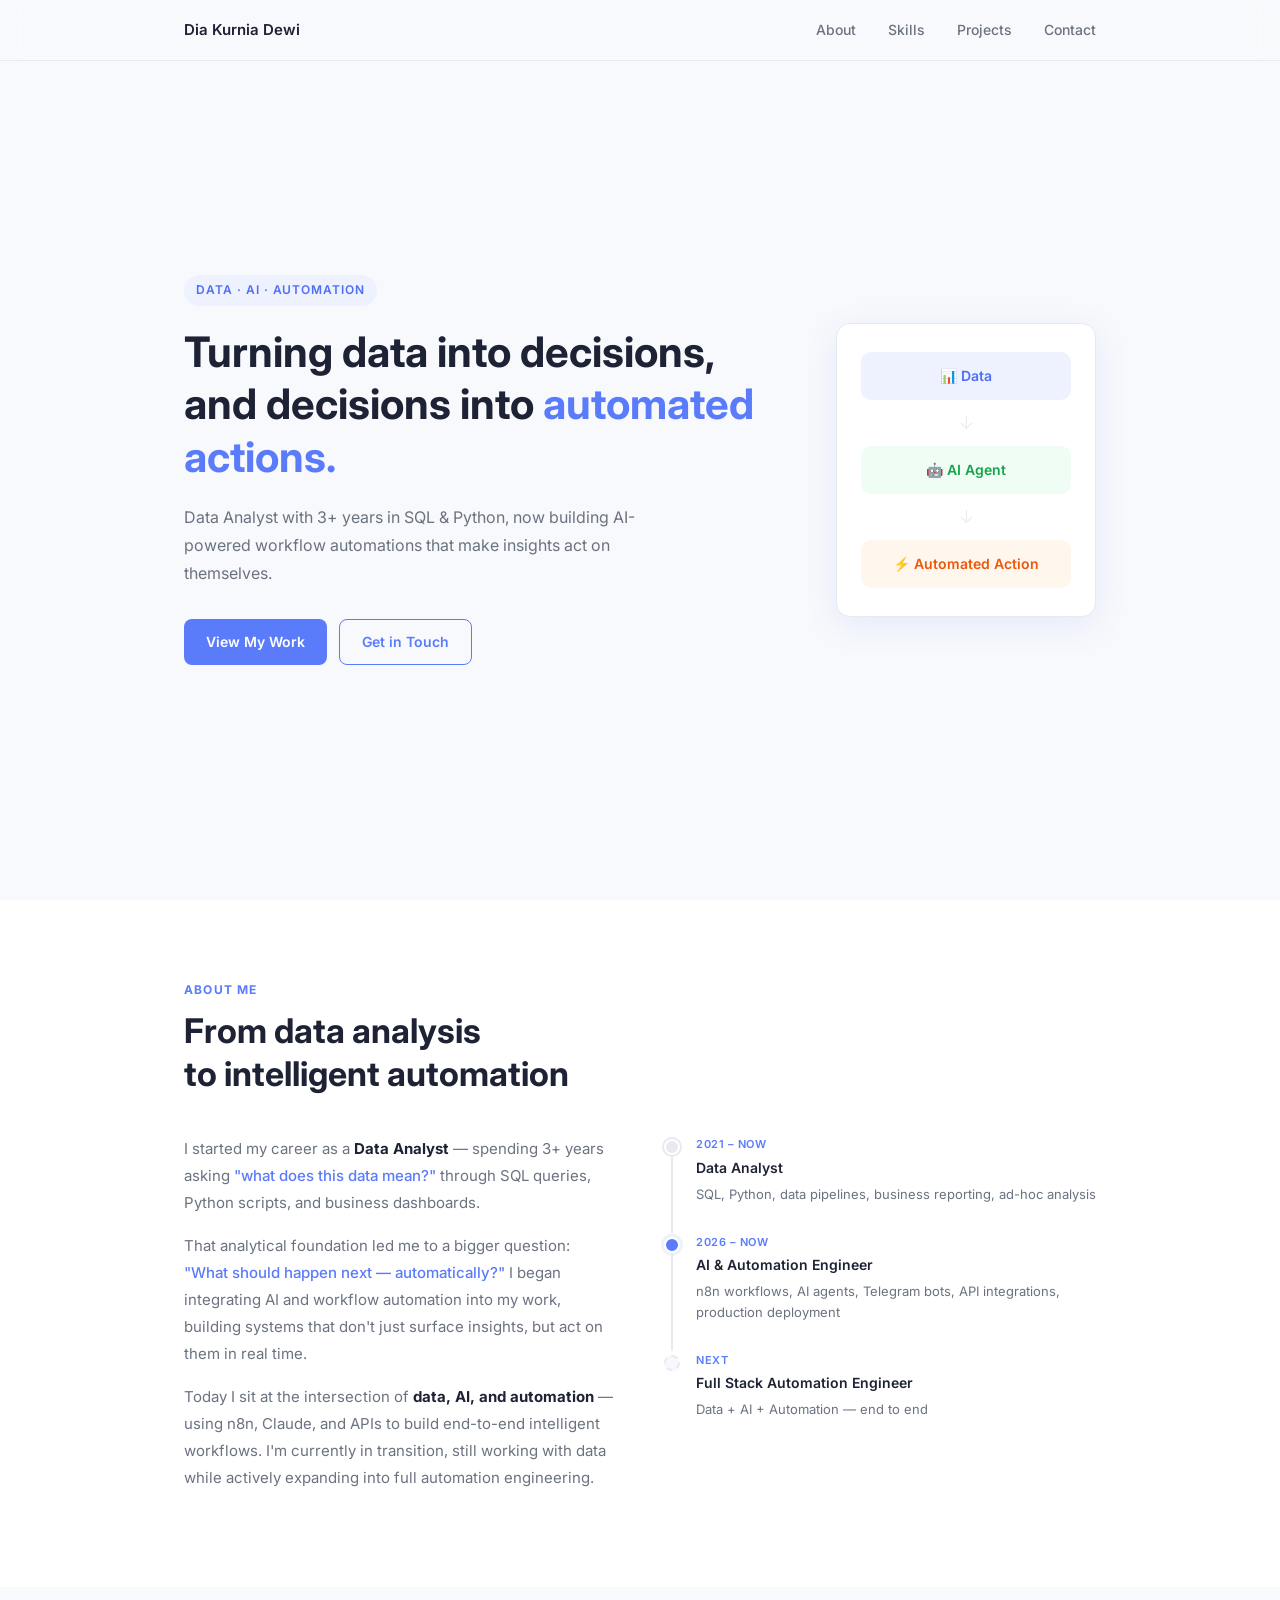
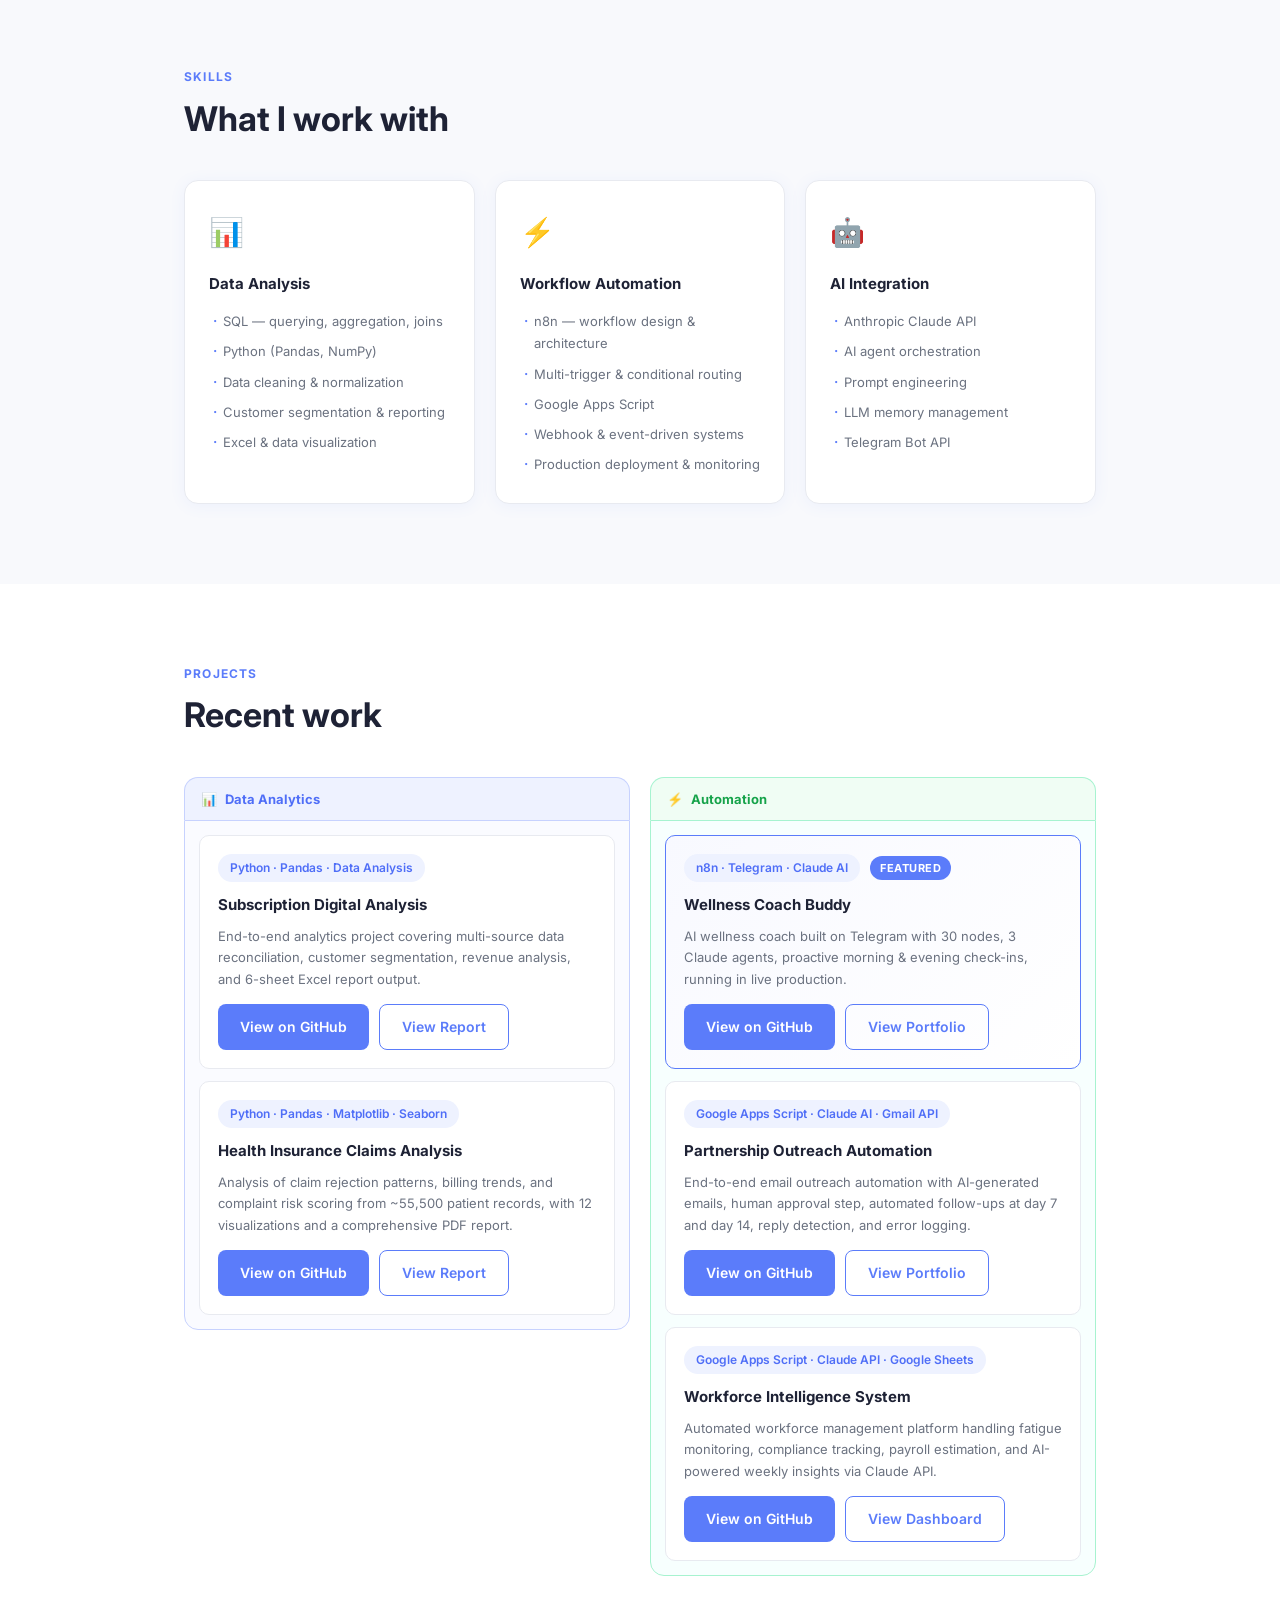
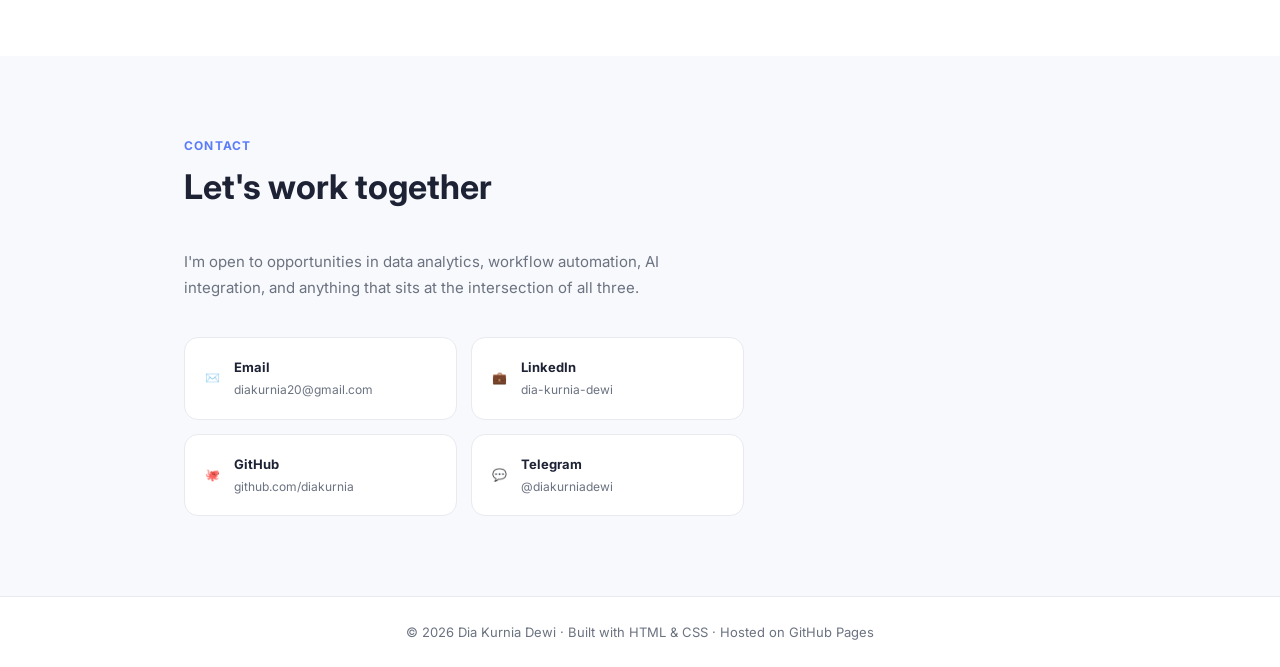
==== index.html @ c9d127a6 "feat: replace PDF links with HTML portfolio pages for all projects" ====
<!DOCTYPE html>
<html lang="en">
<head>
  <meta charset="UTF-8" />
  <meta name="viewport" content="width=device-width, initial-scale=1.0" />
  <title>Dia Kurnia Dewi — Portfolio</title>
  <link href="https://fonts.googleapis.com/css2?family=Inter:wght@300;400;500;600;700&display=swap" rel="stylesheet" />
  <link rel="stylesheet" href="style.css" />
</head>
<body>

  <!-- NAV -->
  <nav id="navbar">
    <div class="nav-inner">
      <span class="nav-logo">Dia Kurnia Dewi</span>
      <ul class="nav-links">
        <li><a href="#about">About</a></li>
        <li><a href="#skills">Skills</a></li>
        <li><a href="#projects">Projects</a></li>
        <li><a href="#contact">Contact</a></li>
      </ul>
    </div>
  </nav>

  <!-- HERO -->
  <section id="hero">
    <div class="hero-content">
      <p class="hero-tag">Data · AI · Automation</p>
      <h1>Turning data into decisions,<br>and decisions into <span class="accent">automated actions.</span></h1>
      <p class="hero-sub">
        Data Analyst with 3+ years in SQL & Python, now building AI-powered workflow automations
        that make insights act on themselves.
      </p>
      <div class="hero-btns">
        <a href="#projects" class="btn-primary">View My Work</a>
        <a href="#contact" class="btn-outline">Get in Touch</a>
      </div>
    </div>
    <div class="hero-visual">
      <div class="flow-card">
        <div class="flow-step step-1">📊 Data</div>
        <div class="flow-arrow">↓</div>
        <div class="flow-step step-2">🤖 AI Agent</div>
        <div class="flow-arrow">↓</div>
        <div class="flow-step step-3">⚡ Automated Action</div>
      </div>
    </div>
  </section>

  <!-- ABOUT -->
  <section id="about">
    <div class="container">
      <div class="section-label">About Me</div>
      <h2 class="section-title">From data analysis<br>to intelligent automation</h2>
      <div class="about-grid">
        <div class="about-text">
          <p>
            I started my career as a <strong>Data Analyst</strong> — spending 3+ years asking
            <em>"what does this data mean?"</em> through SQL queries, Python scripts, and business dashboards.
          </p>
          <p>
            That analytical foundation led me to a bigger question: <em>"What should happen next — automatically?"</em>
            I began integrating AI and workflow automation into my work, building systems that don't just surface insights,
            but act on them in real time.
          </p>
          <p>
            Today I sit at the intersection of <strong>data, AI, and automation</strong> — using n8n, Claude, and APIs
            to build end-to-end intelligent workflows. I'm currently in transition, still working with data while
            actively expanding into full automation engineering.
          </p>
        </div>
        <div class="about-journey">
          <div class="journey-item">
            <div class="journey-dot"></div>
            <div class="journey-content">
              <span class="journey-year">2021 – Now</span>
              <strong>Data Analyst</strong>
              <p>SQL, Python, data pipelines, business reporting, ad-hoc analysis</p>
            </div>
          </div>
          <div class="journey-item">
            <div class="journey-dot active"></div>
            <div class="journey-content">
              <span class="journey-year">2026 – Now</span>
              <strong>AI & Automation Engineer</strong>
              <p>n8n workflows, AI agents, Telegram bots, API integrations, production deployment</p>
            </div>
          </div>
          <div class="journey-item">
            <div class="journey-dot future"></div>
            <div class="journey-content">
              <span class="journey-year">Next</span>
              <strong>Full Stack Automation Engineer</strong>
              <p>Data + AI + Automation — end to end</p>
            </div>
          </div>
        </div>
      </div>
    </div>
  </section>

  <!-- SKILLS -->
  <section id="skills">
    <div class="container">
      <div class="section-label">Skills</div>
      <h2 class="section-title">What I work with</h2>
      <div class="skills-grid">
        <div class="skill-card">
          <div class="skill-icon">📊</div>
          <h3>Data Analysis</h3>
          <ul>
            <li>SQL — querying, aggregation, joins</li>
            <li>Python (Pandas, NumPy)</li>
            <li>Data cleaning & normalization</li>
            <li>Customer segmentation & reporting</li>
            <li>Excel & data visualization</li>
          </ul>
        </div>
        <div class="skill-card">
          <div class="skill-icon">⚡</div>
          <h3>Workflow Automation</h3>
          <ul>
            <li>n8n — workflow design & architecture</li>
            <li>Multi-trigger & conditional routing</li>
            <li>Google Apps Script</li>
            <li>Webhook & event-driven systems</li>
            <li>Production deployment & monitoring</li>
          </ul>
        </div>
        <div class="skill-card">
          <div class="skill-icon">🤖</div>
          <h3>AI Integration</h3>
          <ul>
            <li>Anthropic Claude API</li>
            <li>AI agent orchestration</li>
            <li>Prompt engineering</li>
            <li>LLM memory management</li>
            <li>Telegram Bot API</li>
          </ul>
        </div>
      </div>
    </div>
  </section>

  <!-- PROJECTS -->
  <section id="projects">
    <div class="container">
      <div class="section-label">Projects</div>
      <h2 class="section-title">Recent work</h2>

      <div class="projects-columns">

        <!-- Left: Data Analytics -->
        <div class="projects-col">
          <div class="project-col-header analytics">
            <span>📊</span> Data Analytics
          </div>
          <div class="project-col-body analytics">
            <div class="project-card-compact">
              <div class="project-meta">
                <span class="project-tag">Python · Pandas · Data Analysis</span>
              </div>
              <h3>Subscription Digital Analysis</h3>
              <p class="project-desc">
                End-to-end analytics project covering multi-source data reconciliation, customer segmentation,
                revenue analysis, and 6-sheet Excel report output.
              </p>
              <div class="project-links">
                <a href="https://github.com/diakurnia/subscription-analysis" target="_blank" class="btn-primary">View on GitHub</a>
                <a href="https://diakurnia.github.io/subscription-analysis-portfolio.html" target="_blank" class="btn-outline">View Report</a>
              </div>
            </div>
            <div class="project-card-compact">
              <div class="project-meta">
                <span class="project-tag">Python · Pandas · Matplotlib · Seaborn</span>
              </div>
              <h3>Health Insurance Claims Analysis</h3>
              <p class="project-desc">
                Analysis of claim rejection patterns, billing trends, and complaint risk scoring
                from ~55,500 patient records, with 12 visualizations and a comprehensive PDF report.
              </p>
              <div class="project-links">
                <a href="https://github.com/diakurnia/health-insurance-claims-analysis" target="_blank" class="btn-primary">View on GitHub</a>
                <a href="https://diakurnia.github.io/health-insurance-portfolio.html" target="_blank" class="btn-outline">View Report</a>
              </div>
            </div>
          </div>
        </div>

        <!-- Right: Automation -->
        <div class="projects-col">
          <div class="project-col-header automation">
            <span>⚡</span> Automation
          </div>
          <div class="project-col-body automation">
            <div class="project-card-compact featured">
              <div class="project-meta">
                <span class="project-tag">n8n · Telegram · Claude AI</span>
                <span class="project-badge">Featured</span>
              </div>
              <h3>Wellness Coach Buddy</h3>
              <p class="project-desc">
                AI wellness coach built on Telegram with 30 nodes, 3 Claude agents, proactive morning &amp;
                evening check-ins, running in live production.
              </p>
              <div class="project-links">
                <a href="https://github.com/diakurnia/wellness-coach-buddy" target="_blank" class="btn-primary">View on GitHub</a>
                <a href="https://diakurnia.github.io/wellness-coach-portfolio.html" target="_blank" class="btn-outline">View Portfolio</a>
              </div>
            </div>
            <div class="project-card-compact">
              <div class="project-meta">
                <span class="project-tag">Google Apps Script · Claude AI · Gmail API</span>
              </div>
              <h3>Partnership Outreach Automation</h3>
              <p class="project-desc">
                End-to-end email outreach automation with AI-generated emails, human approval step,
                automated follow-ups at day 7 and day 14, reply detection, and error logging.
              </p>
              <div class="project-links">
                <a href="https://github.com/diakurnia/partnership-outreach-automation" target="_blank" class="btn-primary">View on GitHub</a>
                <a href="https://diakurnia.github.io/partnership-outreach-portfolio.html" target="_blank" class="btn-outline">View Portfolio</a>
              </div>
            </div>
            <div class="project-card-compact">
              <div class="project-meta">
                <span class="project-tag">Google Apps Script · Claude API · Google Sheets</span>
              </div>
              <h3>Workforce Intelligence System</h3>
              <p class="project-desc">
                Automated workforce management platform handling fatigue monitoring, compliance tracking,
                payroll estimation, and AI-powered weekly insights via Claude API.
              </p>
              <div class="project-links">
                <a href="https://github.com/diakurnia/workforce-intelligence-system" target="_blank" class="btn-primary">View on GitHub</a>
                <a href="https://script.google.com/macros/s/AKfycbw7_mxs_ZEF95HBrIKw3lfKIyZtxHZi2OGVCesjSK2MUguU-35CZhqUBRKnMmNMwNh-/exec" target="_blank" class="btn-outline">View Dashboard</a>
              </div>
            </div>
          </div>
        </div>

      </div>
    </div>
  </section>

  <!-- CONTACT -->
  <section id="contact">
    <div class="container">
      <div class="section-label">Contact</div>
      <h2 class="section-title">Let's work together</h2>
      <p class="contact-sub">
        I'm open to opportunities in data analytics, workflow automation, AI integration,
        and anything that sits at the intersection of all three.
      </p>
      <div class="contact-links">
        <a href="mailto:diakurnia20@gmail.com" class="contact-card">
          <span class="contact-icon">✉️</span>
          <div>
            <strong>Email</strong>
            <span>diakurnia20@gmail.com</span>
          </div>
        </a>
        <a href="https://www.linkedin.com/in/dia-kurnia-dewi/" target="_blank" class="contact-card">
          <span class="contact-icon">💼</span>
          <div>
            <strong>LinkedIn</strong>
            <span>dia-kurnia-dewi</span>
          </div>
        </a>
        <a href="https://github.com/diakurnia" target="_blank" class="contact-card">
          <span class="contact-icon">🐙</span>
          <div>
            <strong>GitHub</strong>
            <span>github.com/diakurnia</span>
          </div>
        </a>
        <a href="https://t.me/diakurniadewi" target="_blank" class="contact-card">
          <span class="contact-icon">💬</span>
          <div>
            <strong>Telegram</strong>
            <span>@diakurniadewi</span>
          </div>
        </a>
      </div>
    </div>
  </section>

  <!-- FOOTER -->
  <footer>
    <div class="container">
      <p>© 2026 Dia Kurnia Dewi · Built with HTML & CSS · Hosted on GitHub Pages</p>
    </div>
  </footer>

  <script src="script.js"></script>
</body>
</html>
---- style.css ----
/* ── Reset & Base ─────────────────────────────────────────────── */
*, *::before, *::after { box-sizing: border-box; margin: 0; padding: 0; }

:root {
  --bg:        #F8F9FC;
  --surface:   #FFFFFF;
  --border:    #E8EAF0;
  --text:      #1E2235;
  --muted:     #6B7280;
  --accent:    #5B7CFA;
  --accent-light: #EEF2FF;
  --accent2:   #7C9EFF;
  --tag-bg:    #EEF2FF;
  --tag-text:  #4F6EF7;
  --radius:    14px;
  --shadow:    0 2px 16px rgba(91,124,250,0.07);
  --shadow-lg: 0 8px 32px rgba(91,124,250,0.12);
  --analytics-bg:      #EEF2FF;
  --analytics-text:    #4F6EF7;
  --analytics-border:  #C7D2FE;
  --analytics-body-bg: #FAFBFF;
  --automation-bg:      #F0FDF4;
  --automation-text:    #16A34A;
  --automation-border:  #A7F3D0;
  --automation-body-bg: #F7FFFE;
}

html { scroll-behavior: smooth; }

body {
  font-family: 'Inter', sans-serif;
  background: var(--bg);
  color: var(--text);
  line-height: 1.7;
  font-size: 15px;
}

a { text-decoration: none; color: inherit; }

ul { list-style: none; }

.container {
  max-width: 960px;
  margin: 0 auto;
  padding: 0 24px;
}

/* ── Nav ──────────────────────────────────────────────────────── */
#navbar {
  position: fixed;
  top: 0; left: 0; right: 0;
  z-index: 100;
  background: rgba(248,249,252,0.85);
  backdrop-filter: blur(12px);
  border-bottom: 1px solid var(--border);
  transition: box-shadow 0.3s;
}
#navbar.scrolled { box-shadow: var(--shadow); }

.nav-inner {
  max-width: 960px;
  margin: 0 auto;
  padding: 0 24px;
  height: 60px;
  display: flex;
  align-items: center;
  justify-content: space-between;
}

.nav-logo {
  font-weight: 600;
  font-size: 15px;
  color: var(--text);
}

.nav-links {
  display: flex;
  gap: 32px;
}

.nav-links a {
  font-size: 14px;
  color: var(--muted);
  font-weight: 500;
  transition: color 0.2s;
}
.nav-links a:hover { color: var(--accent); }

/* ── Buttons ──────────────────────────────────────────────────── */
.btn-primary {
  display: inline-flex;
  align-items: center;
  gap: 6px;
  background: var(--accent);
  color: #fff;
  padding: 10px 22px;
  border-radius: 8px;
  font-size: 14px;
  font-weight: 600;
  transition: background 0.2s, transform 0.15s;
}
.btn-primary:hover { background: #4A6AE8; transform: translateY(-1px); }

.btn-outline {
  display: inline-flex;
  align-items: center;
  gap: 6px;
  background: transparent;
  color: var(--accent);
  border: 1.5px solid var(--accent);
  padding: 10px 22px;
  border-radius: 8px;
  font-size: 14px;
  font-weight: 600;
  transition: all 0.2s;
}
.btn-outline:hover { background: var(--accent-light); }

/* ── Hero ─────────────────────────────────────────────────────── */
#hero {
  min-height: 100vh;
  display: flex;
  align-items: center;
  padding: 100px 24px 60px;
  max-width: 960px;
  margin: 0 auto;
  gap: 48px;
}

.hero-content { flex: 1; }

.hero-tag {
  display: inline-block;
  background: var(--tag-bg);
  color: var(--tag-text);
  font-size: 12px;
  font-weight: 600;
  letter-spacing: 0.08em;
  text-transform: uppercase;
  padding: 5px 12px;
  border-radius: 20px;
  margin-bottom: 20px;
}

.hero-content h1 {
  font-size: clamp(28px, 4vw, 42px);
  font-weight: 700;
  line-height: 1.25;
  margin-bottom: 20px;
  color: var(--text);
}

.accent { color: var(--accent); }

.hero-sub {
  font-size: 16px;
  color: var(--muted);
  max-width: 480px;
  margin-bottom: 32px;
  line-height: 1.75;
}

.hero-btns { display: flex; gap: 12px; flex-wrap: wrap; }

/* Hero Visual */
.hero-visual { flex: 0 0 260px; }

.flow-card {
  background: var(--surface);
  border: 1px solid var(--border);
  border-radius: var(--radius);
  padding: 28px 24px;
  box-shadow: var(--shadow-lg);
  display: flex;
  flex-direction: column;
  align-items: center;
  gap: 8px;
}

.flow-step {
  width: 100%;
  padding: 12px 16px;
  border-radius: 10px;
  font-size: 14px;
  font-weight: 600;
  text-align: center;
}
.step-1 { background: #EEF2FF; color: #4F6EF7; }
.step-2 { background: #F0FDF4; color: #16A34A; }
.step-3 { background: #FFF7ED; color: #EA580C; }

.flow-arrow {
  font-size: 18px;
  color: var(--border);
  font-weight: 300;
}

/* ── Sections ─────────────────────────────────────────────────── */
section { padding: 80px 0; }

.section-label {
  font-size: 12px;
  font-weight: 700;
  letter-spacing: 0.1em;
  text-transform: uppercase;
  color: var(--accent);
  margin-bottom: 10px;
}

.section-title {
  font-size: clamp(24px, 3vw, 34px);
  font-weight: 700;
  line-height: 1.25;
  margin-bottom: 40px;
  color: var(--text);
}

/* ── About ────────────────────────────────────────────────────── */
#about { background: var(--surface); }

.about-grid {
  display: grid;
  grid-template-columns: 1fr 1fr;
  gap: 48px;
  align-items: start;
}

.about-text p {
  color: var(--muted);
  margin-bottom: 16px;
  line-height: 1.8;
}
.about-text p strong { color: var(--text); }
.about-text p em { color: var(--accent); font-style: normal; font-weight: 500; }

/* Journey */
.about-journey { display: flex; flex-direction: column; gap: 0; }

.journey-item {
  display: flex;
  gap: 16px;
  position: relative;
  padding-bottom: 28px;
}
.journey-item:last-child { padding-bottom: 0; }

.journey-item::before {
  content: '';
  position: absolute;
  left: 7px;
  top: 20px;
  bottom: 0;
  width: 1.5px;
  background: var(--border);
}
.journey-item:last-child::before { display: none; }

.journey-dot {
  width: 16px;
  height: 16px;
  border-radius: 50%;
  background: var(--border);
  border: 2px solid var(--surface);
  flex-shrink: 0;
  margin-top: 4px;
  box-shadow: 0 0 0 2px var(--border);
}
.journey-dot.active {
  background: var(--accent);
  box-shadow: 0 0 0 3px var(--accent-light);
}
.journey-dot.future {
  background: var(--bg);
  border: 2px dashed var(--border);
  box-shadow: none;
}

.journey-content { flex: 1; }
.journey-year {
  font-size: 11px;
  font-weight: 600;
  color: var(--accent);
  letter-spacing: 0.05em;
  display: block;
  margin-bottom: 2px;
  text-transform: uppercase;
}
.journey-content strong {
  display: block;
  font-size: 14px;
  font-weight: 600;
  color: var(--text);
  margin-bottom: 4px;
}
.journey-content p { font-size: 13px; color: var(--muted); line-height: 1.6; }

/* ── Skills ───────────────────────────────────────────────────── */
#skills { background: var(--bg); }

.skills-grid {
  display: grid;
  grid-template-columns: repeat(3, 1fr);
  gap: 20px;
}

.skill-card {
  background: var(--surface);
  border: 1px solid var(--border);
  border-radius: var(--radius);
  padding: 28px 24px;
  box-shadow: var(--shadow);
  transition: box-shadow 0.2s, transform 0.2s;
}
.skill-card:hover {
  box-shadow: var(--shadow-lg);
  transform: translateY(-2px);
}

.skill-icon { font-size: 28px; margin-bottom: 14px; }

.skill-card h3 {
  font-size: 15px;
  font-weight: 700;
  margin-bottom: 14px;
  color: var(--text);
}

.skill-card ul { display: flex; flex-direction: column; gap: 8px; }
.skill-card li {
  font-size: 13px;
  color: var(--muted);
  padding-left: 14px;
  position: relative;
}
.skill-card li::before {
  content: '·';
  position: absolute;
  left: 4px;
  color: var(--accent);
  font-weight: 700;
}

/* ── Projects ─────────────────────────────────────────────────── */
#projects { background: var(--surface); }

.project-card {
  background: var(--bg);
  border: 1px solid var(--border);
  border-radius: var(--radius);
  padding: 32px;
  margin-bottom: 20px;
  transition: box-shadow 0.2s;
}
.project-card:hover { box-shadow: var(--shadow-lg); }
.project-card.featured {
  border-color: var(--accent);
  background: linear-gradient(135deg, #F8F9FF 0%, #FFFFFF 100%);
}

.project-meta {
  display: flex;
  align-items: center;
  gap: 10px;
  margin-bottom: 16px;
}

.project-tag {
  font-size: 12px;
  font-weight: 600;
  color: var(--tag-text);
  background: var(--tag-bg);
  padding: 4px 12px;
  border-radius: 20px;
}

.project-badge {
  font-size: 11px;
  font-weight: 700;
  color: #fff;
  background: var(--accent);
  padding: 3px 10px;
  border-radius: 20px;
  letter-spacing: 0.05em;
  text-transform: uppercase;
}

.project-body {
  display: grid;
  grid-template-columns: 1fr auto;
  gap: 32px;
  align-items: start;
}

.project-info h3 {
  font-size: 20px;
  font-weight: 700;
  margin-bottom: 10px;
  color: var(--text);
}

.project-desc {
  color: var(--muted);
  font-size: 14px;
  line-height: 1.75;
  margin-bottom: 20px;
}

/* Highlights */
.project-highlights {
  display: flex;
  gap: 20px;
  margin-bottom: 20px;
}
.highlight {
  text-align: center;
}
.highlight strong {
  display: block;
  font-size: 22px;
  font-weight: 700;
  color: var(--accent);
  line-height: 1.2;
}
.highlight span {
  font-size: 11px;
  color: var(--muted);
  text-transform: uppercase;
  letter-spacing: 0.05em;
  font-weight: 600;
}

.project-features {
  display: flex;
  flex-direction: column;
  gap: 8px;
  margin-bottom: 24px;
}
.project-features li { font-size: 13.5px; color: var(--muted); }

.project-links { display: flex; gap: 10px; }

/* Workflow diagram */
.project-visual { flex-shrink: 0; }

.workflow-diagram {
  background: var(--surface);
  border: 1px solid var(--border);
  border-radius: 12px;
  padding: 20px 16px;
  display: flex;
  flex-direction: column;
  align-items: center;
  gap: 6px;
  min-width: 140px;
  box-shadow: var(--shadow);
}

.wd-node {
  width: 110px;
  padding: 9px 10px;
  border-radius: 8px;
  font-size: 11px;
  font-weight: 600;
  text-align: center;
  line-height: 1.3;
}
.wd-node.trigger { background: #EEF2FF; color: #4F6EF7; }
.wd-node.logic   { background: #FFF7ED; color: #EA580C; }
.wd-node.ai      { background: #F0FDF4; color: #16A34A; }
.wd-node.output  { background: #F0F9FF; color: #0284C7; }

.wd-arrow { font-size: 14px; color: var(--border); }

.wd-row2 {
  margin-top: 8px;
  padding-top: 12px;
  border-top: 1px dashed var(--border);
  width: 100%;
  display: flex;
  flex-direction: column;
  align-items: center;
  gap: 6px;
}

/* ── Projects Two-Column Layout ─────────────────────────────── */
.projects-columns {
  display: grid;
  grid-template-columns: 1fr 1fr;
  gap: 20px;
  align-items: start;
}

.projects-col {
  display: flex;
  flex-direction: column;
}

.project-col-header {
  display: flex;
  align-items: center;
  gap: 8px;
  padding: 10px 16px;
  border-radius: var(--radius) var(--radius) 0 0;
  font-size: 13px;
  font-weight: 700;
  border: 1px solid;
  border-bottom: none;
}
.project-col-header.analytics {
  background: var(--analytics-bg);
  color: var(--analytics-text);
  border-color: var(--analytics-border);
}
.project-col-header.automation {
  background: var(--automation-bg);
  color: var(--automation-text);
  border-color: var(--automation-border);
}

.project-col-body {
  border: 1px solid;
  border-radius: 0 0 var(--radius) var(--radius);
  padding: 14px;
  display: flex;
  flex-direction: column;
  gap: 12px;
}
.project-col-body.analytics {
  background: var(--analytics-body-bg);
  border-color: var(--analytics-border);
}
.project-col-body.automation {
  background: var(--automation-body-bg);
  border-color: var(--automation-border);
}

.project-card-compact {
  background: var(--surface);
  border: 1px solid var(--border);
  border-radius: 10px;
  padding: 18px;
  transition: box-shadow 0.2s;
}
.project-card-compact:hover { box-shadow: var(--shadow-lg); }
.project-card-compact.featured {
  border-color: var(--accent);
  background: linear-gradient(135deg, #F8F9FF 0%, #FFFFFF 100%);
}

.project-card-compact .project-meta { margin-bottom: 10px; }

.project-card-compact h3 {
  font-size: 15px;
  font-weight: 700;
  margin-bottom: 8px;
  color: var(--text);
}

.project-card-compact .project-desc {
  font-size: 13px;
  color: var(--muted);
  line-height: 1.65;
  margin-bottom: 14px;
}

/* ── Contact ──────────────────────────────────────────────────── */
#contact { background: var(--bg); }

.contact-sub {
  color: var(--muted);
  max-width: 480px;
  margin-bottom: 36px;
  font-size: 15px;
  line-height: 1.75;
}

.contact-links {
  display: grid;
  grid-template-columns: repeat(2, 1fr);
  gap: 14px;
  max-width: 560px;
}

.contact-card {
  display: flex;
  align-items: center;
  gap: 14px;
  background: var(--surface);
  border: 1px solid var(--border);
  border-radius: var(--radius);
  padding: 18px 20px;
  transition: border-color 0.2s, box-shadow 0.2s, transform 0.15s;
}
.contact-card:hover {
  border-color: var(--accent);
  box-shadow: var(--shadow);
  transform: translateY(-2px);
}

.contact-icon { font-size: 22px; }

.contact-card div { display: flex; flex-direction: column; gap: 2px; }
.contact-card strong { font-size: 13px; font-weight: 700; color: var(--text); }
.contact-card span { font-size: 12px; color: var(--muted); }

/* ── Footer ───────────────────────────────────────────────────── */
footer {
  background: var(--surface);
  border-top: 1px solid var(--border);
  padding: 24px 0;
  text-align: center;
}
footer p { font-size: 13px; color: var(--muted); }

/* ── Responsive ───────────────────────────────────────────────── */
@media (max-width: 768px) {
  #hero { flex-direction: column; padding-top: 90px; gap: 32px; }
  .hero-visual { width: 100%; }
  .flow-card { flex-direction: row; flex-wrap: wrap; justify-content: center; }
  .about-grid { grid-template-columns: 1fr; }
  .skills-grid { grid-template-columns: 1fr; }
  .project-body { grid-template-columns: 1fr; }
  .project-visual { display: none; }
  .projects-columns { grid-template-columns: 1fr; }
  .contact-links { grid-template-columns: 1fr; }
  .nav-links { gap: 18px; }
}

@media (max-width: 480px) {
  .nav-links { display: none; }
  .hero-content h1 { font-size: 26px; }
}
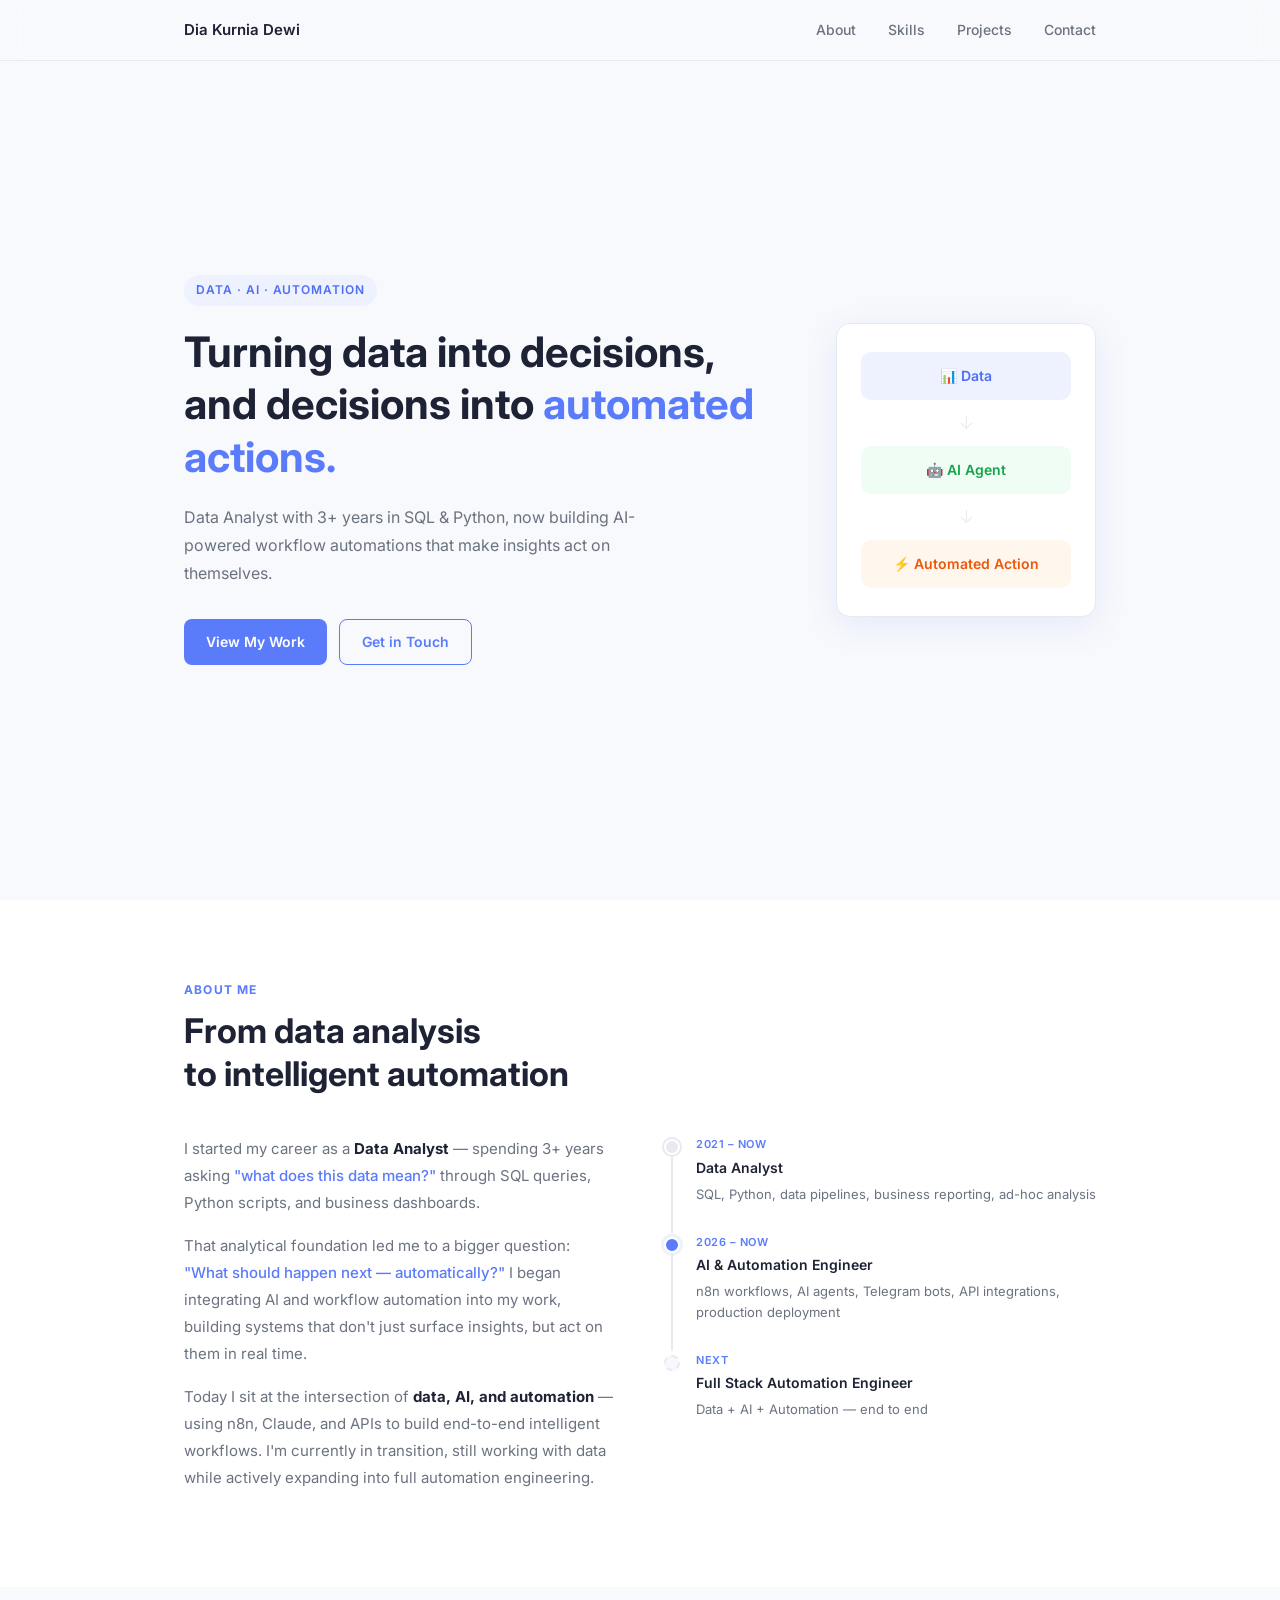
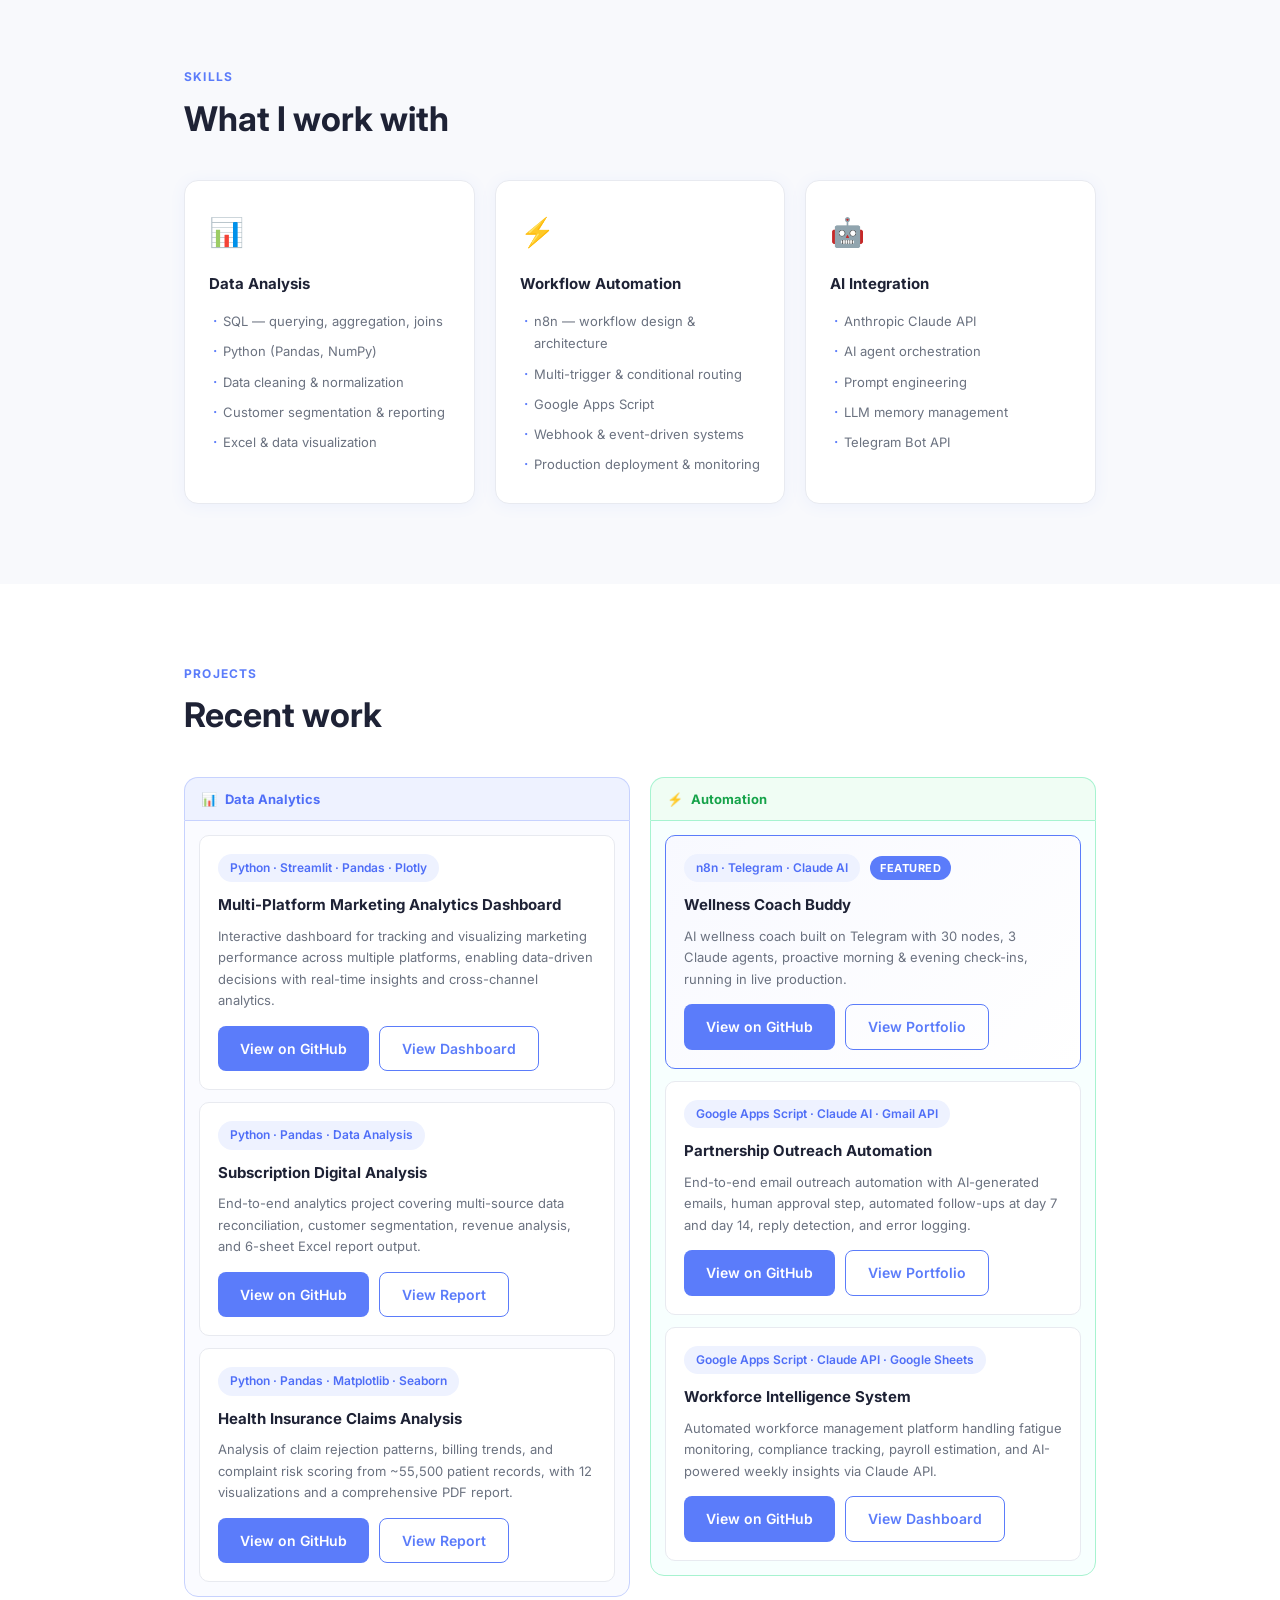
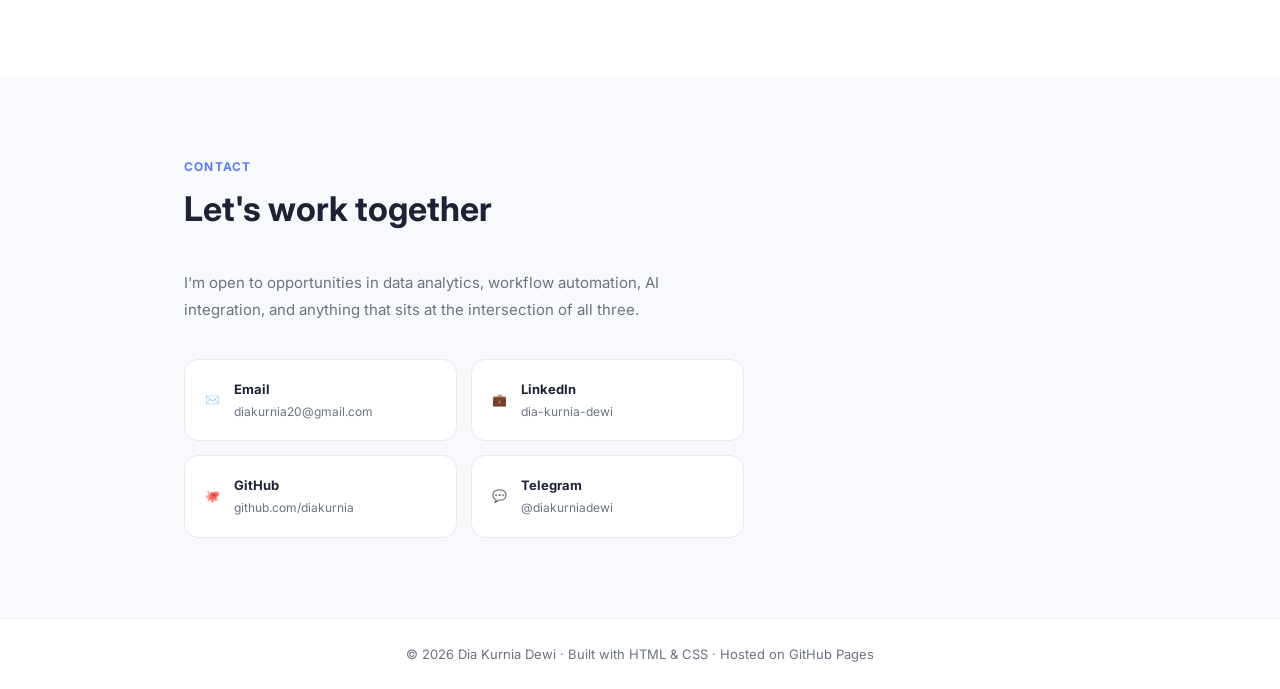
==== commit fdef15a8: "feat: add multi-platform marketing analytics dashboard project" ====
--- a/index.html
+++ b/index.html
@@ -158,6 +158,20 @@
           <div class="project-col-body analytics">
             <div class="project-card-compact">
               <div class="project-meta">
+                <span class="project-tag">Python · Streamlit · Pandas · Plotly</span>
+              </div>
+              <h3>Multi-Platform Marketing Analytics Dashboard</h3>
+              <p class="project-desc">
+                Interactive dashboard for tracking and visualizing marketing performance across multiple platforms,
+                enabling data-driven decisions with real-time insights and cross-channel analytics.
+              </p>
+              <div class="project-links">
+                <a href="https://github.com/diakurnia/dataflow-live" target="_blank" class="btn-primary">View on GitHub</a>
+                <a href="https://marketingdashboard123.streamlit.app/?page=overview" target="_blank" class="btn-outline">View Dashboard</a>
+              </div>
+            </div>
+            <div class="project-card-compact">
+              <div class="project-meta">
                 <span class="project-tag">Python · Pandas · Data Analysis</span>
               </div>
               <h3>Subscription Digital Analysis</h3>
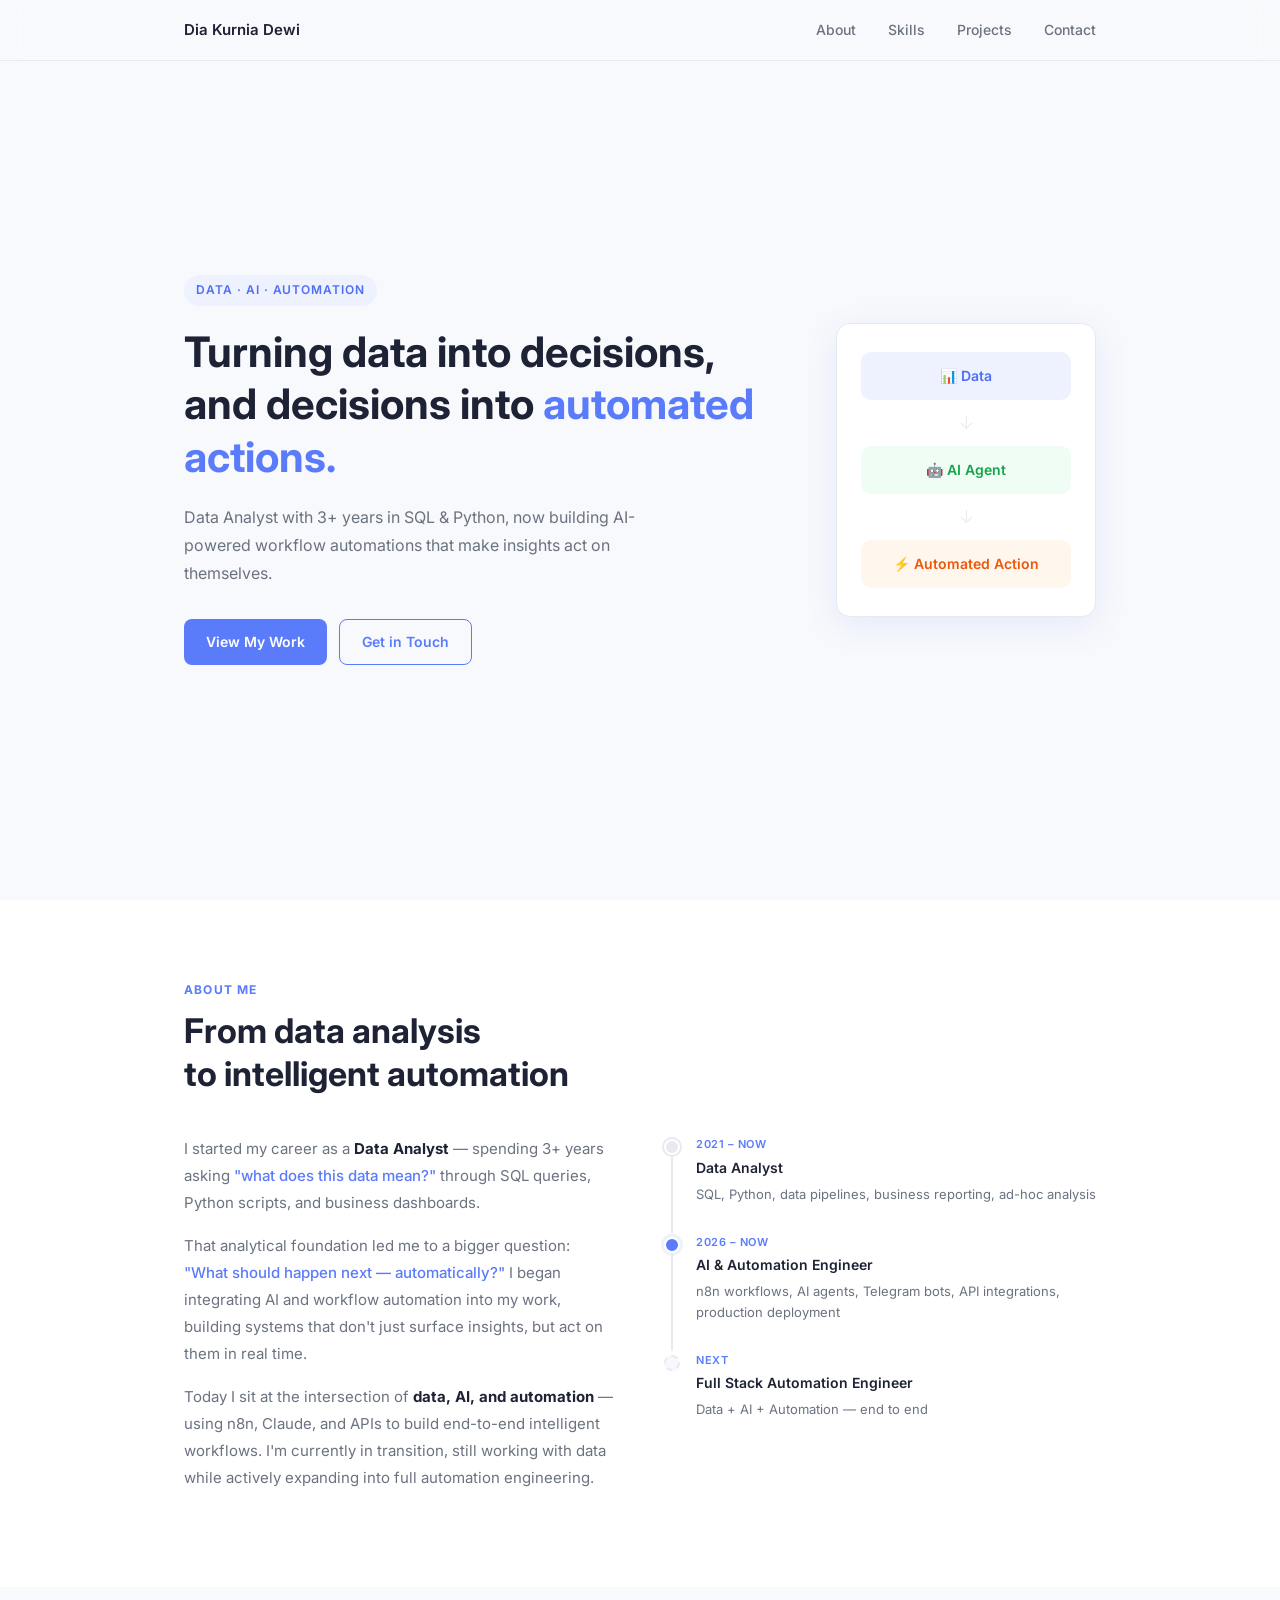
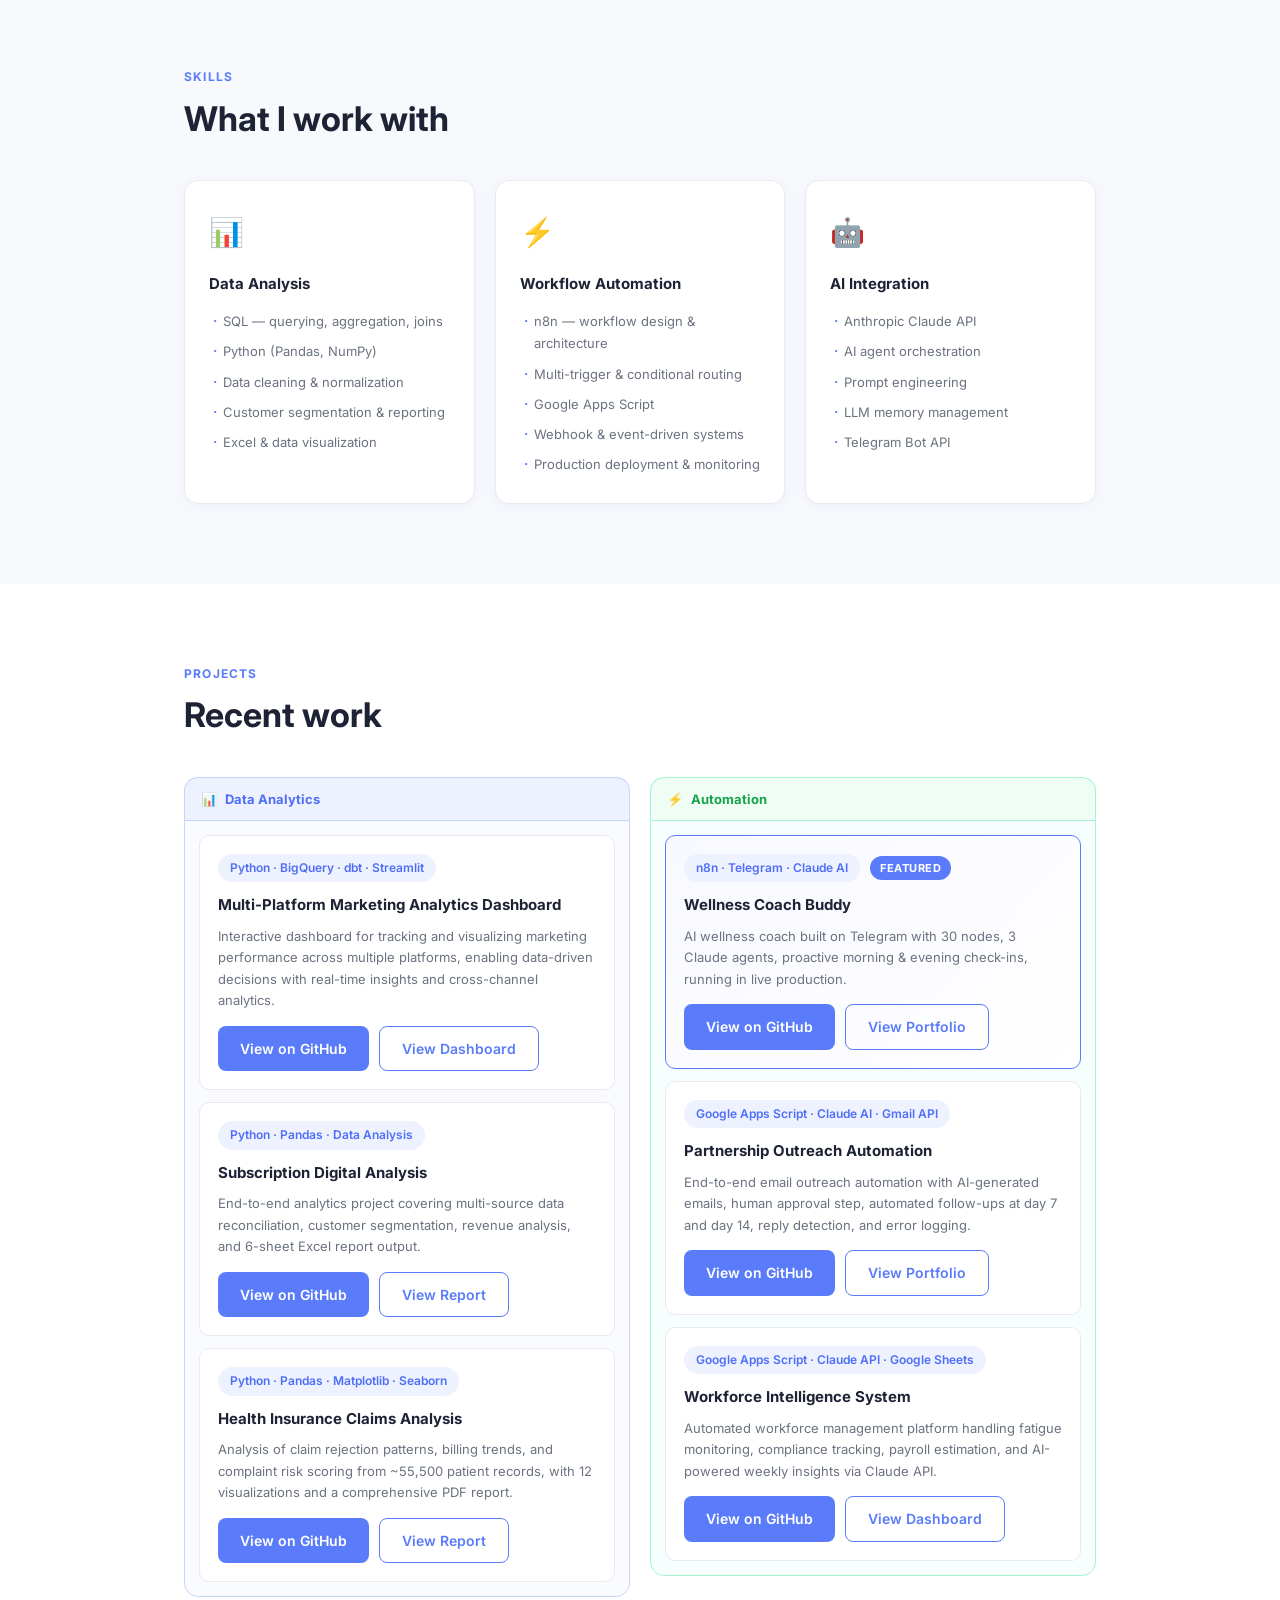
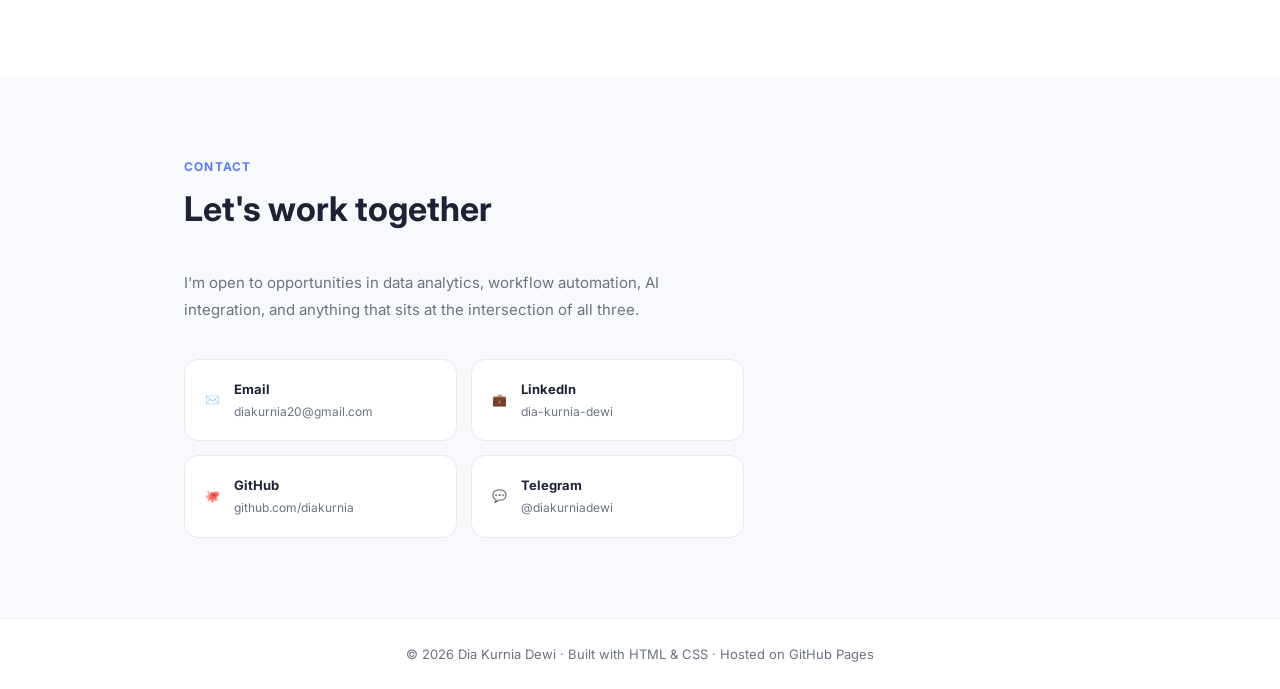
==== commit 0fa3fb81: "Update project tags in index.html" ====
--- a/index.html
+++ b/index.html
@@ -158,7 +158,7 @@
           <div class="project-col-body analytics">
             <div class="project-card-compact">
               <div class="project-meta">
-                <span class="project-tag">Python · Streamlit · Pandas · Plotly</span>
+                <span class="project-tag">Python · BigQuery · dbt · Streamlit</span>
               </div>
               <h3>Multi-Platform Marketing Analytics Dashboard</h3>
               <p class="project-desc">
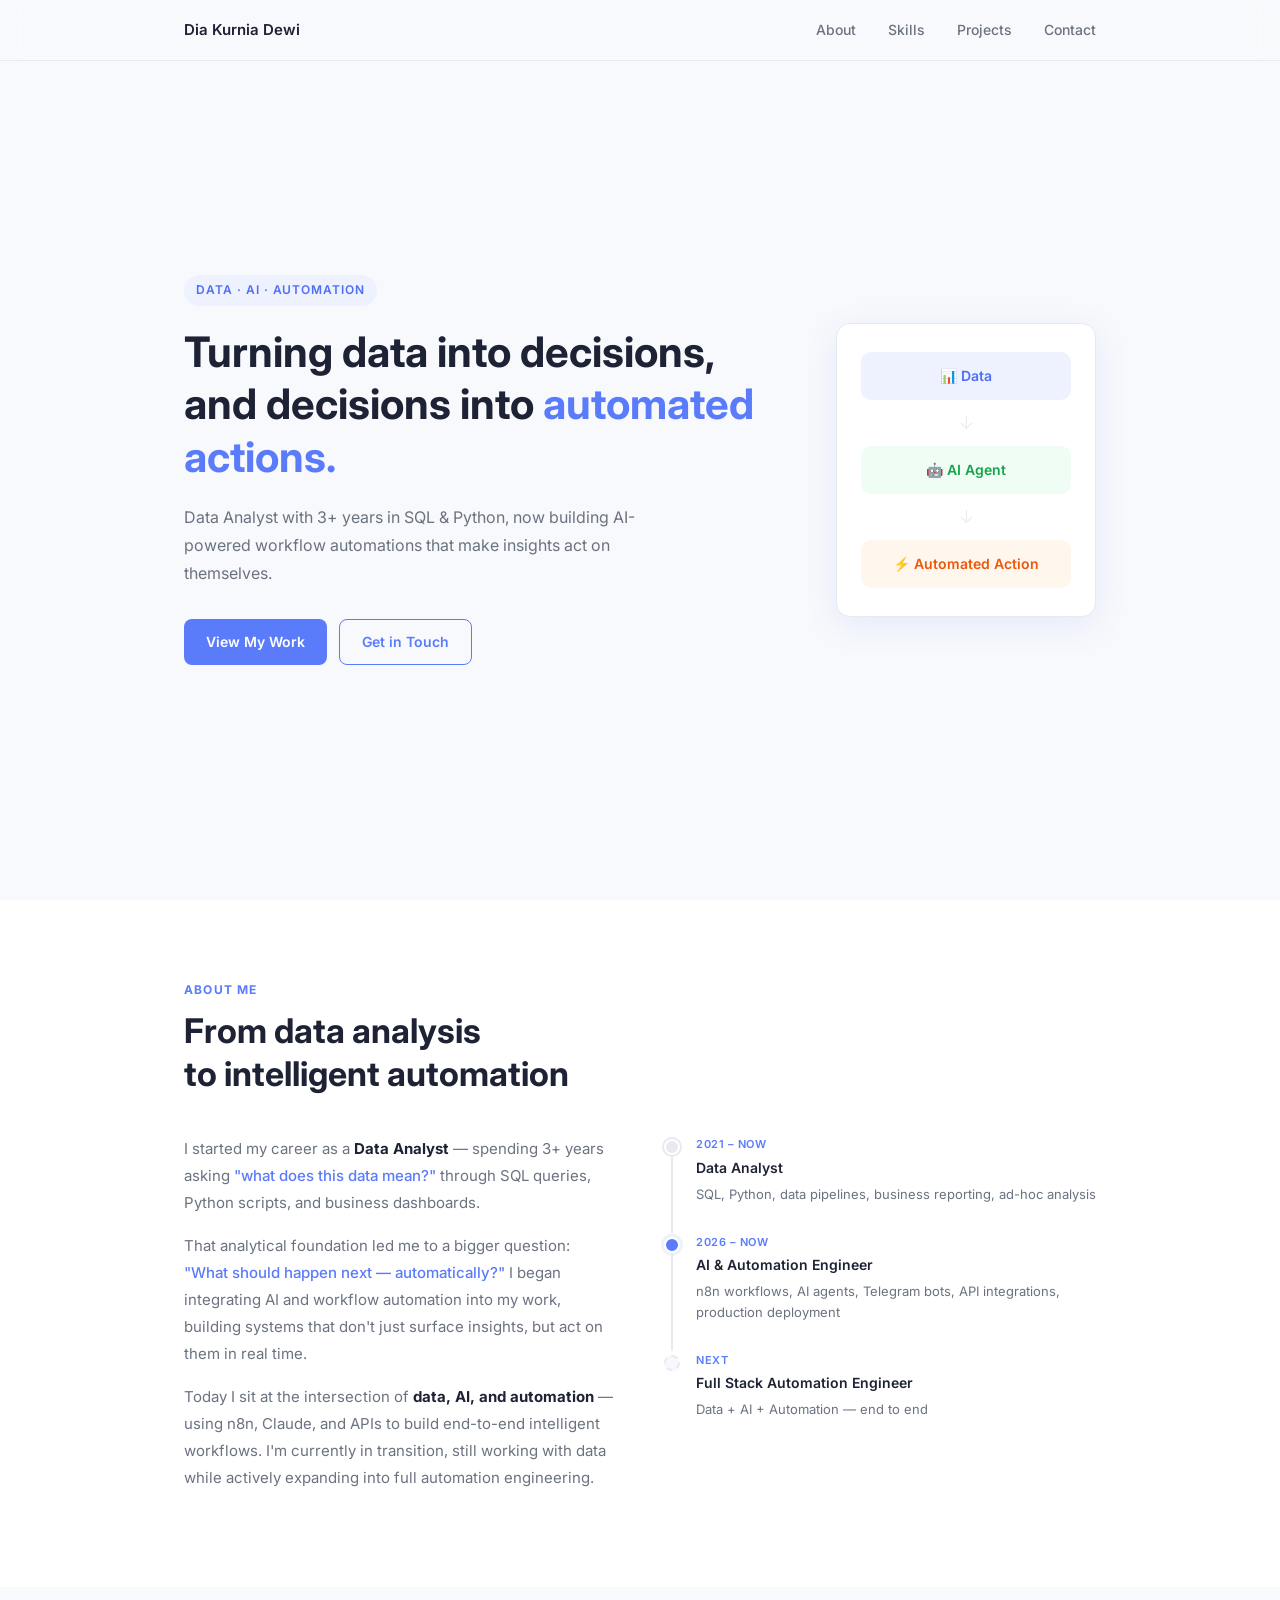
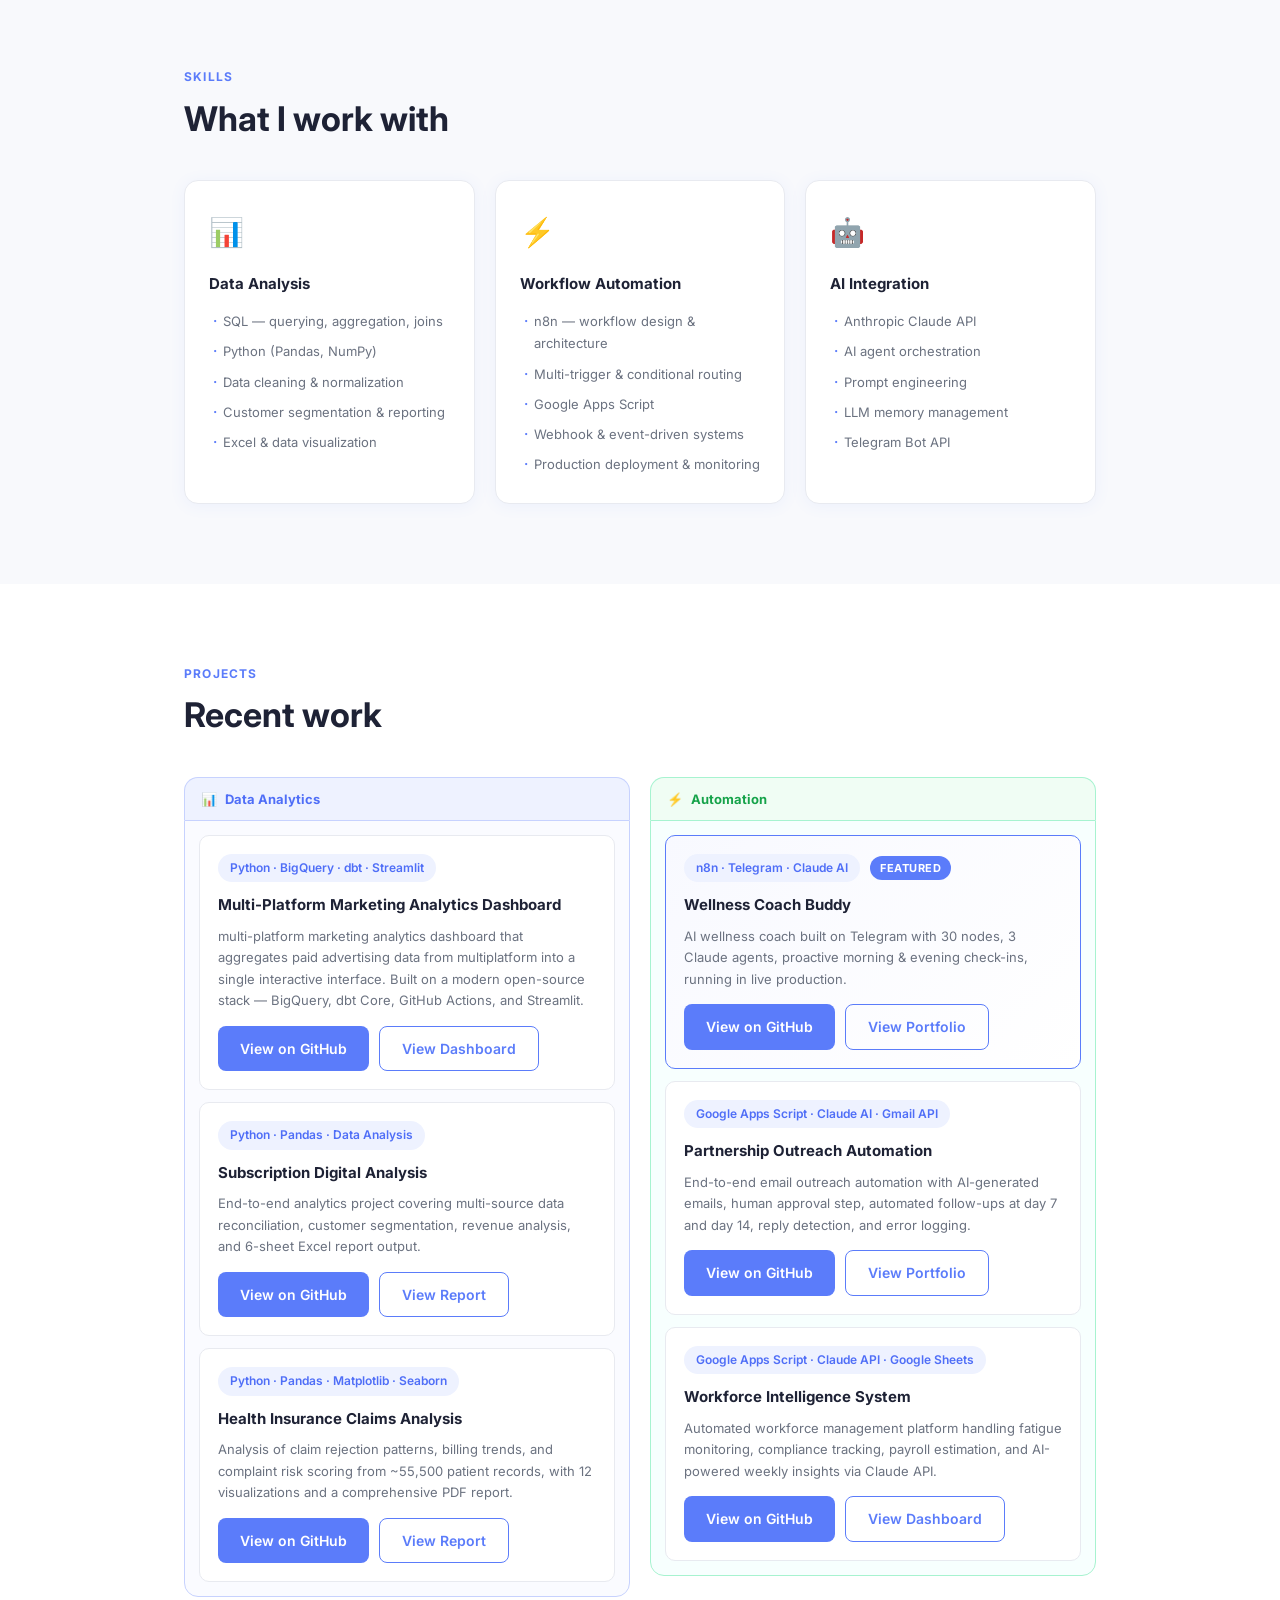
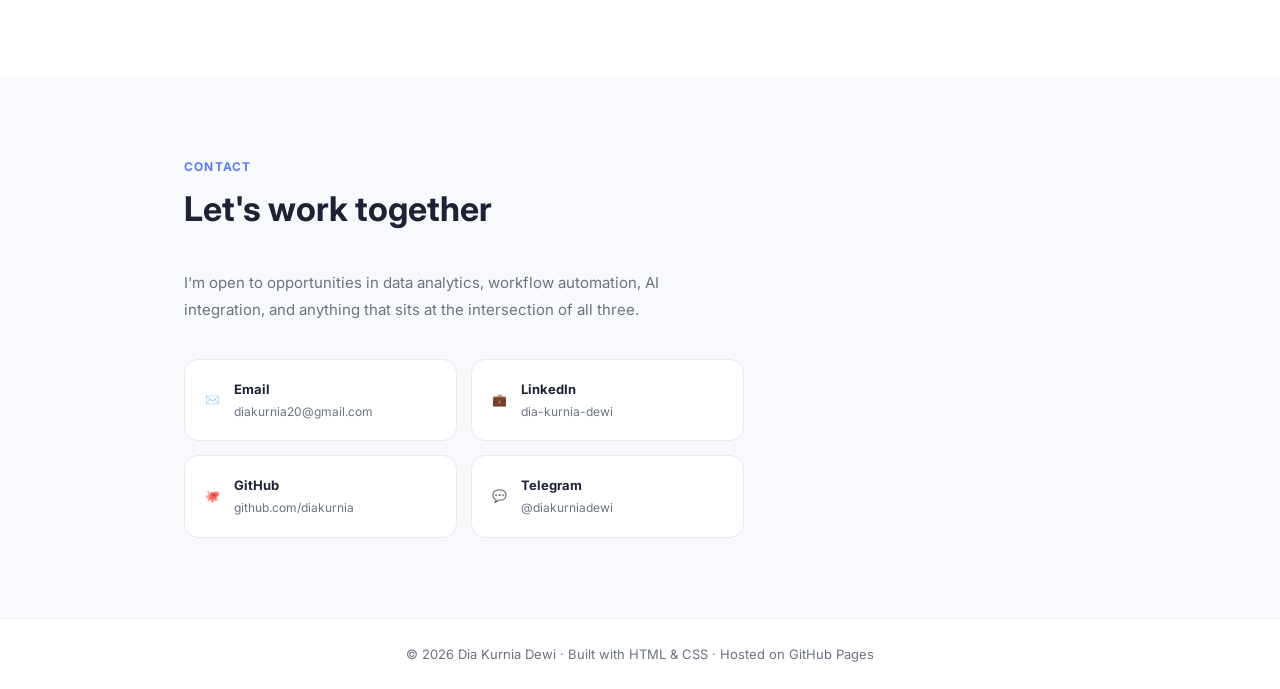
==== commit 6213dbfb: "Update index.html" ====
--- a/index.html
+++ b/index.html
@@ -162,8 +162,8 @@
               </div>
               <h3>Multi-Platform Marketing Analytics Dashboard</h3>
               <p class="project-desc">
-                Interactive dashboard for tracking and visualizing marketing performance across multiple platforms,
-                enabling data-driven decisions with real-time insights and cross-channel analytics.
+                multi-platform marketing analytics dashboard that aggregates paid advertising data from multiplatform into a single interactive interface. 
+                Built on a modern open-source stack — BigQuery, dbt Core, GitHub Actions, and Streamlit.
               </p>
               <div class="project-links">
                 <a href="https://github.com/diakurnia/dataflow-live" target="_blank" class="btn-primary">View on GitHub</a>
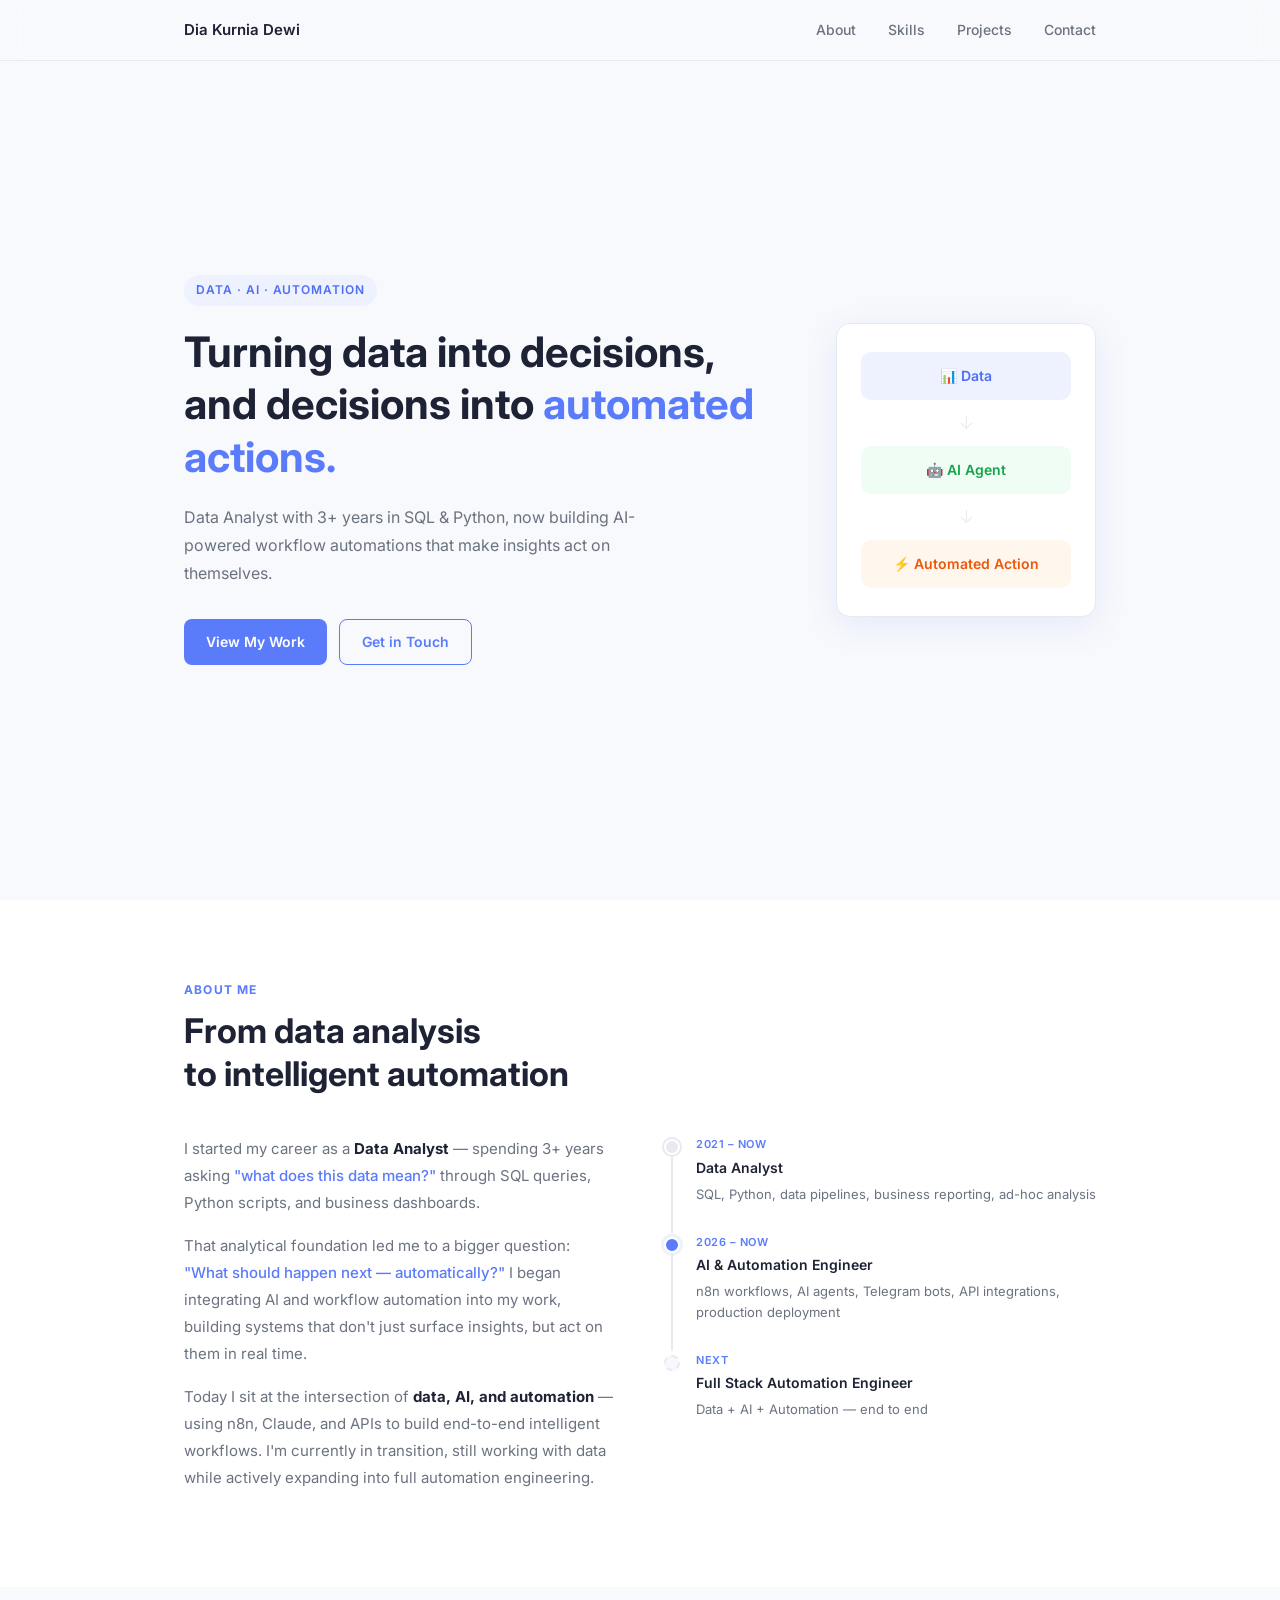
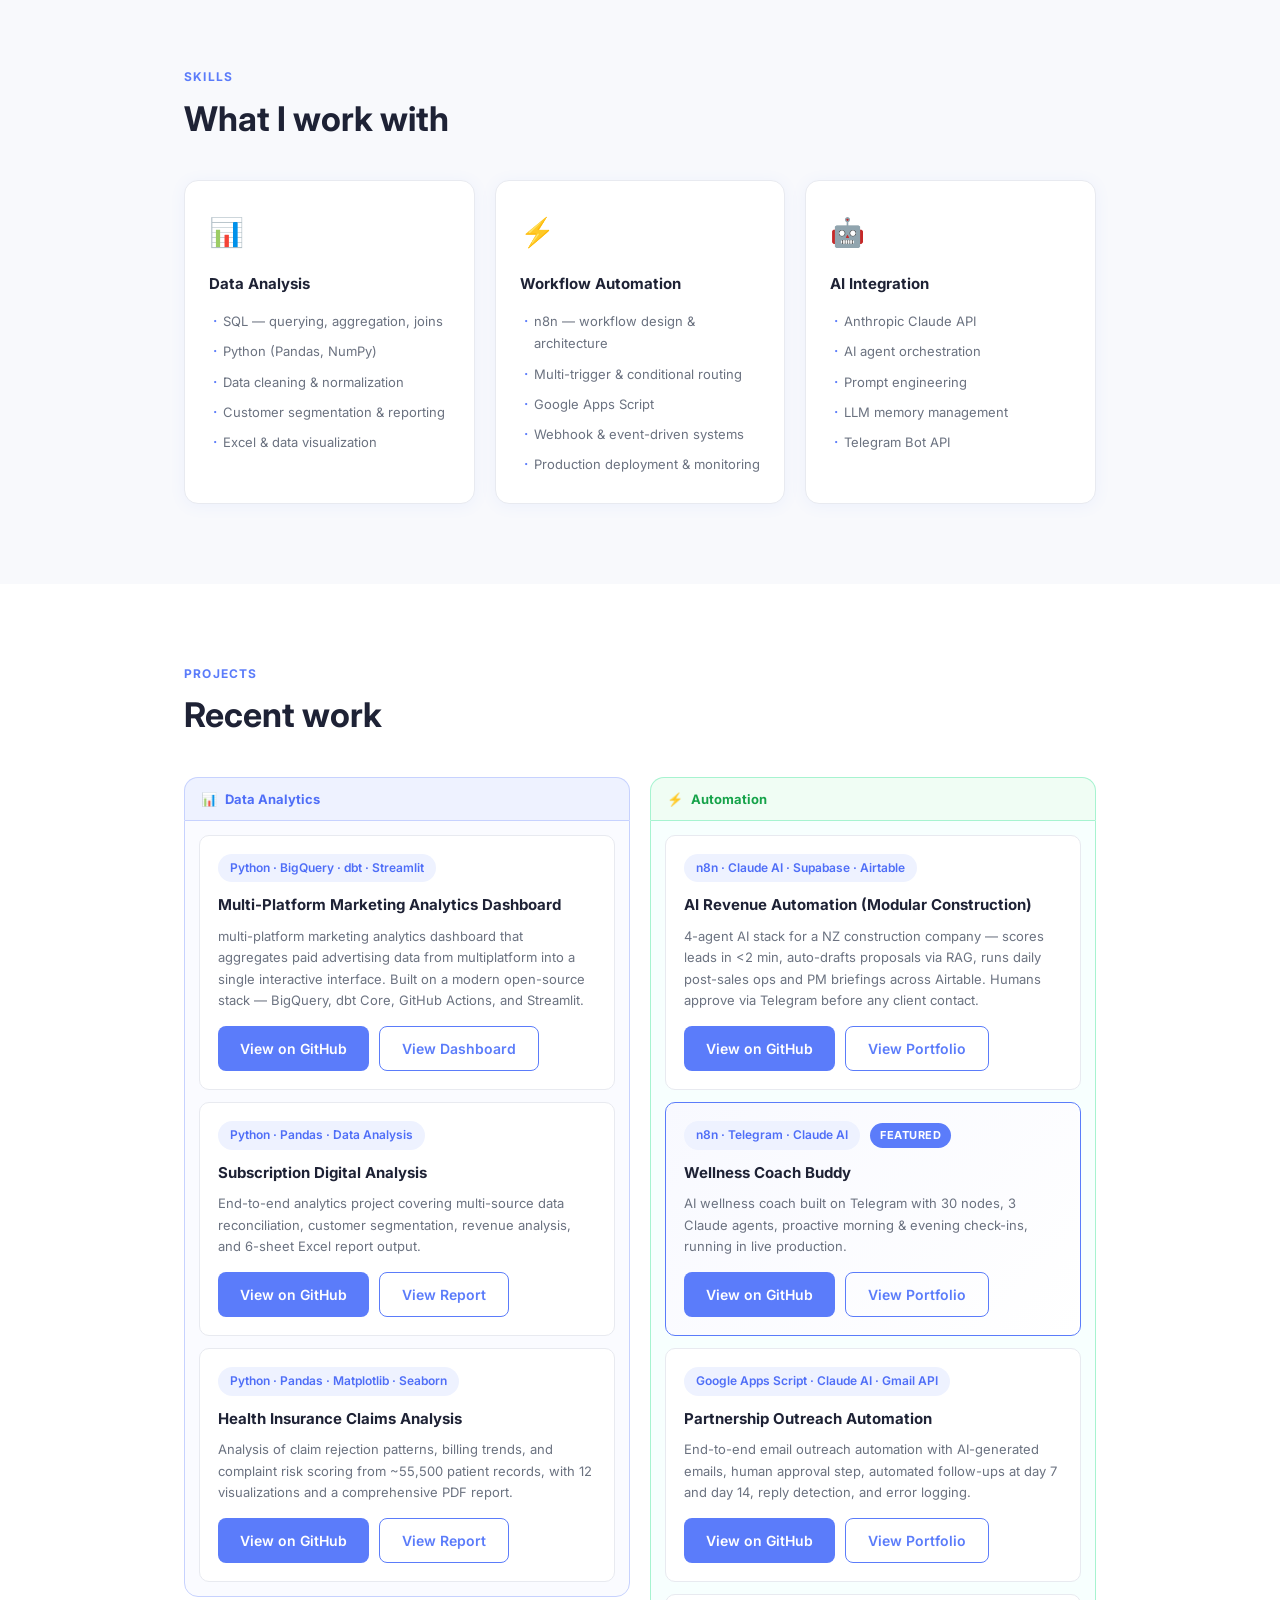
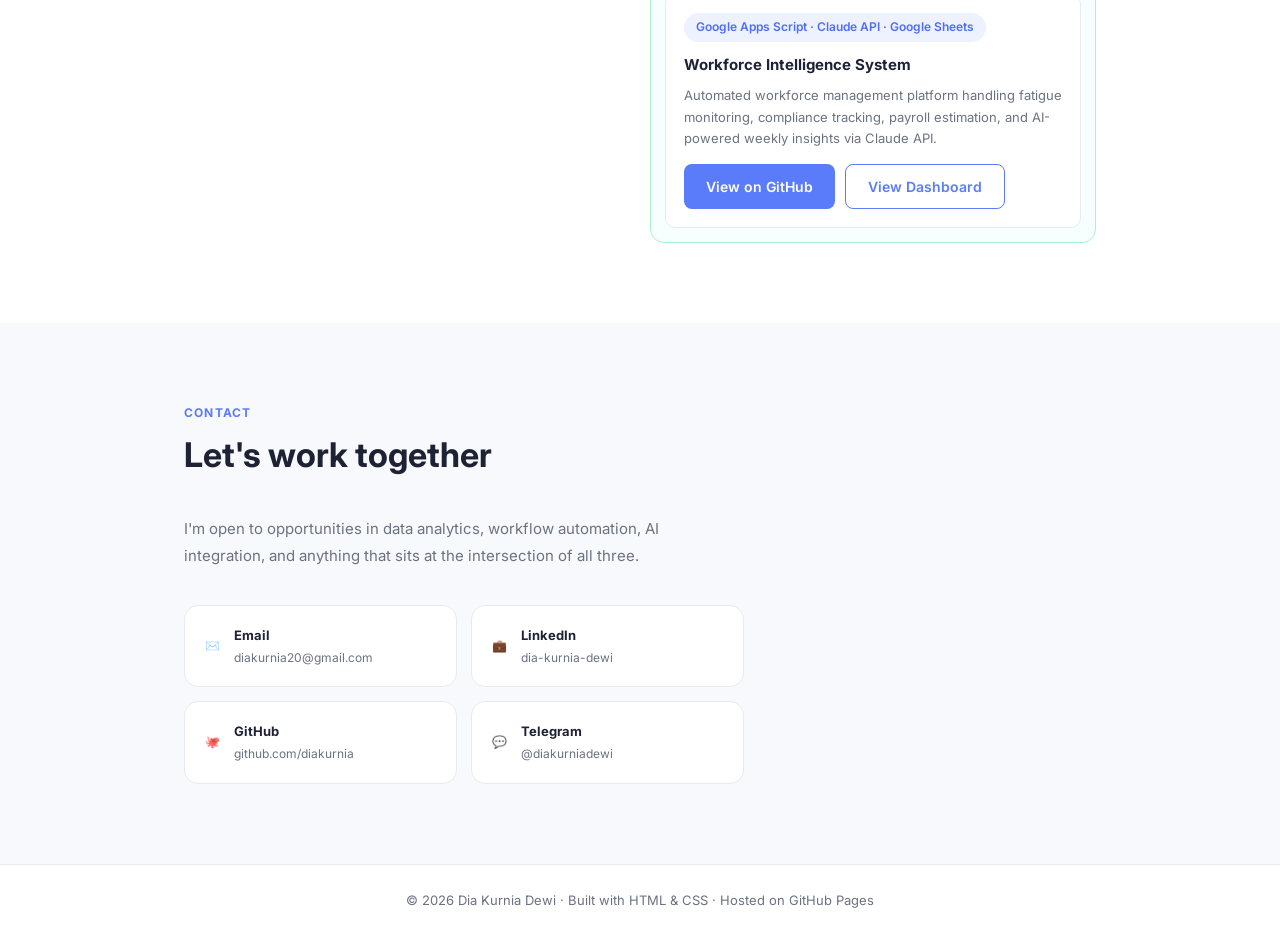
==== commit b80a8393: "feat: add AI Revenue Automation project to portfolio - Add n8n-claude-agents project card to top of " ====
--- a/index.html
+++ b/index.html
@@ -207,6 +207,21 @@
             <span>⚡</span> Automation
           </div>
           <div class="project-col-body automation">
+            <div class="project-card-compact">
+              <div class="project-meta">
+                <span class="project-tag">n8n · Claude AI · Supabase · Airtable</span>
+              </div>
+              <h3>AI Revenue Automation (Modular Construction)</h3>
+              <p class="project-desc">
+                4-agent AI stack for a NZ construction company — scores leads in &lt;2 min, auto-drafts
+                proposals via RAG, runs daily post-sales ops and PM briefings across Airtable.
+                Humans approve via Telegram before any client contact.
+              </p>
+              <div class="project-links">
+                <a href="https://github.com/diakurnia/n8n-claude-agents" target="_blank" class="btn-primary">View on GitHub</a>
+                <a href="https://diakurnia.github.io/modular-construction-portfolio.html" target="_blank" class="btn-outline">View Portfolio</a>
+              </div>
+            </div>
             <div class="project-card-compact featured">
               <div class="project-meta">
                 <span class="project-tag">n8n · Telegram · Claude AI</span>
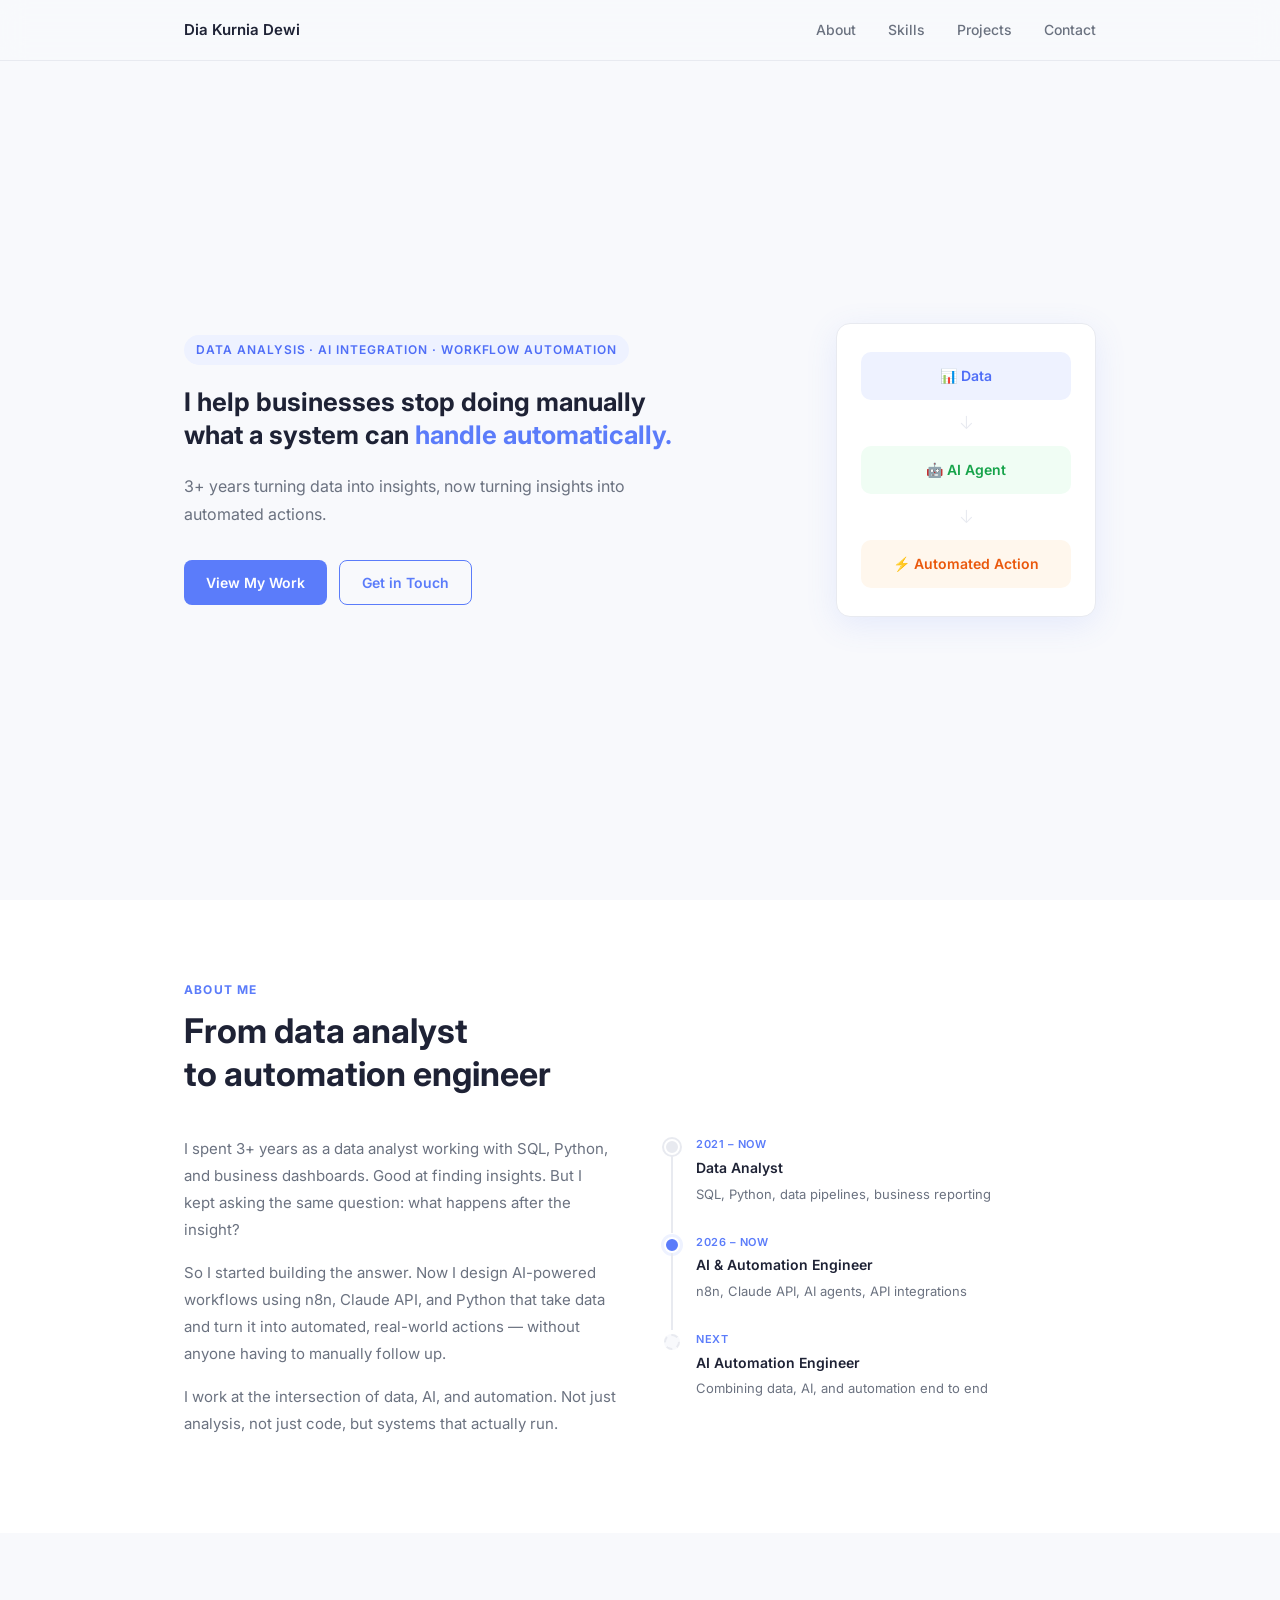
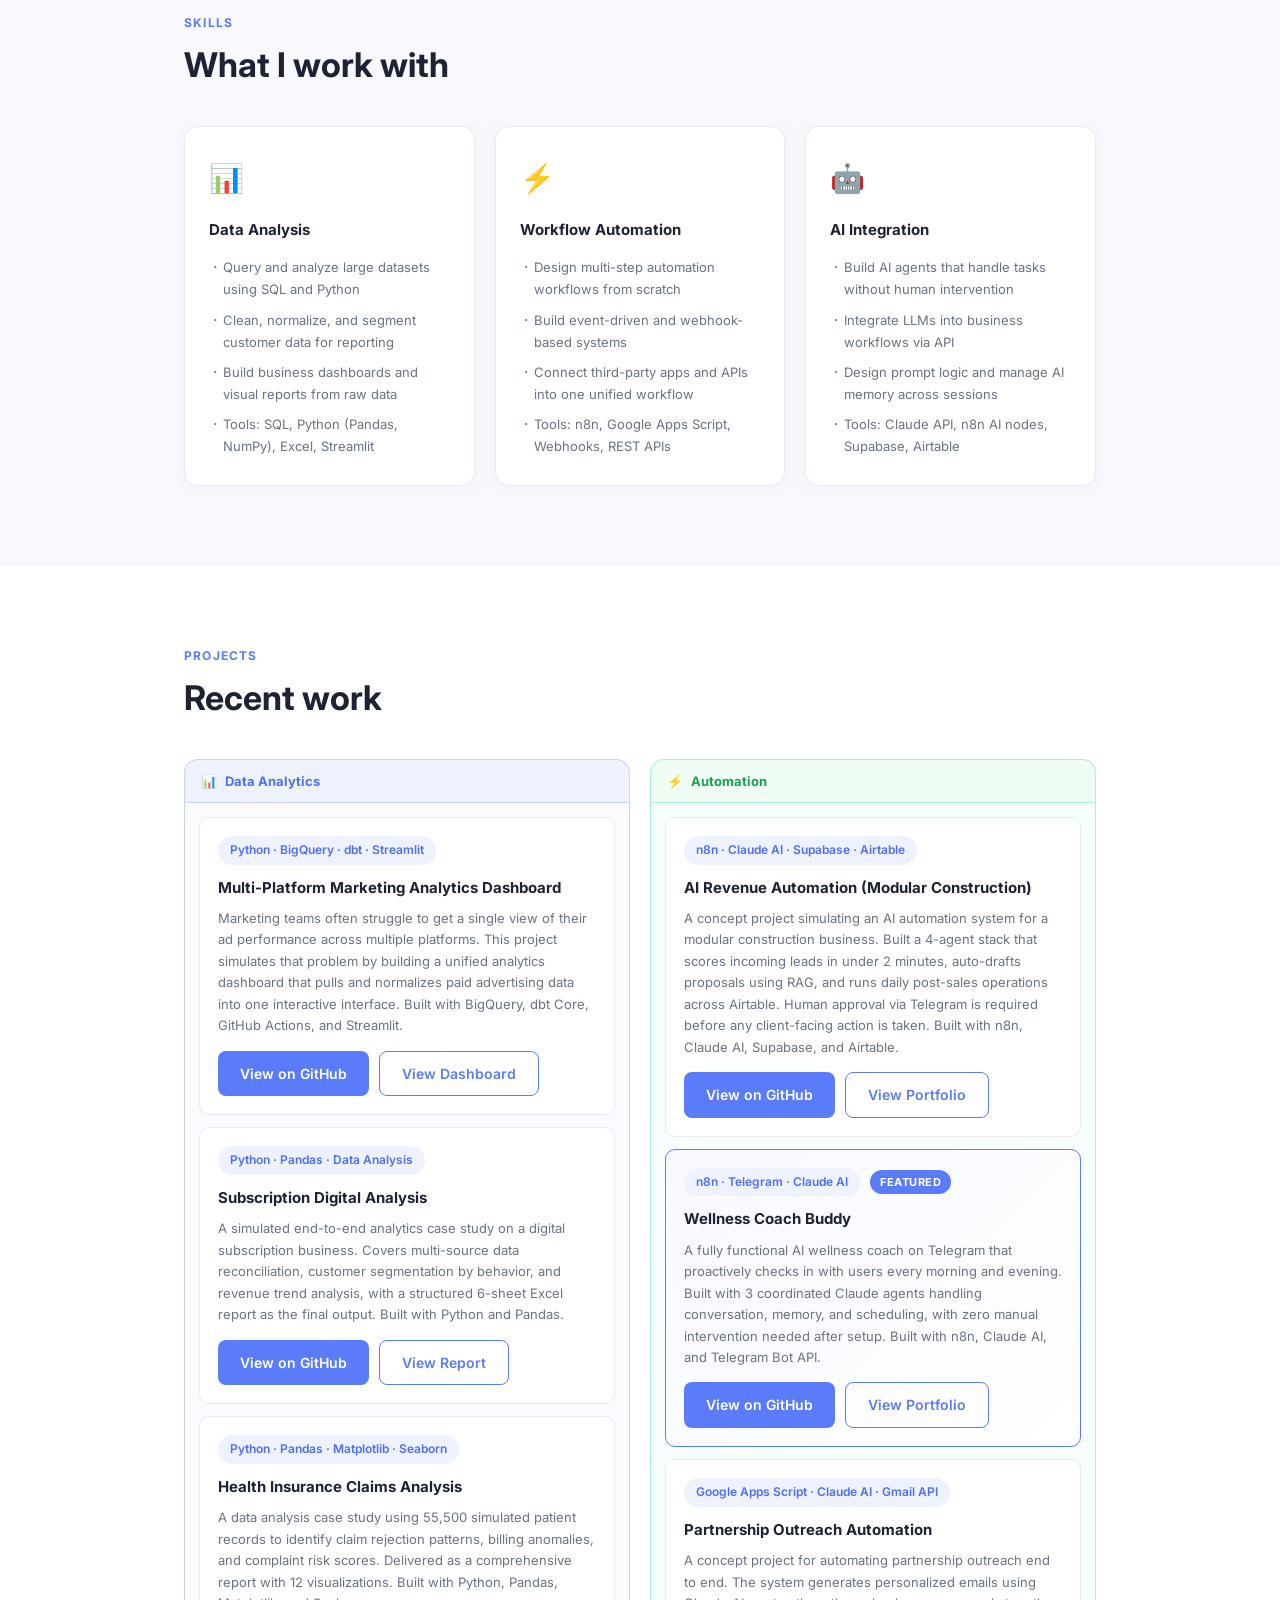
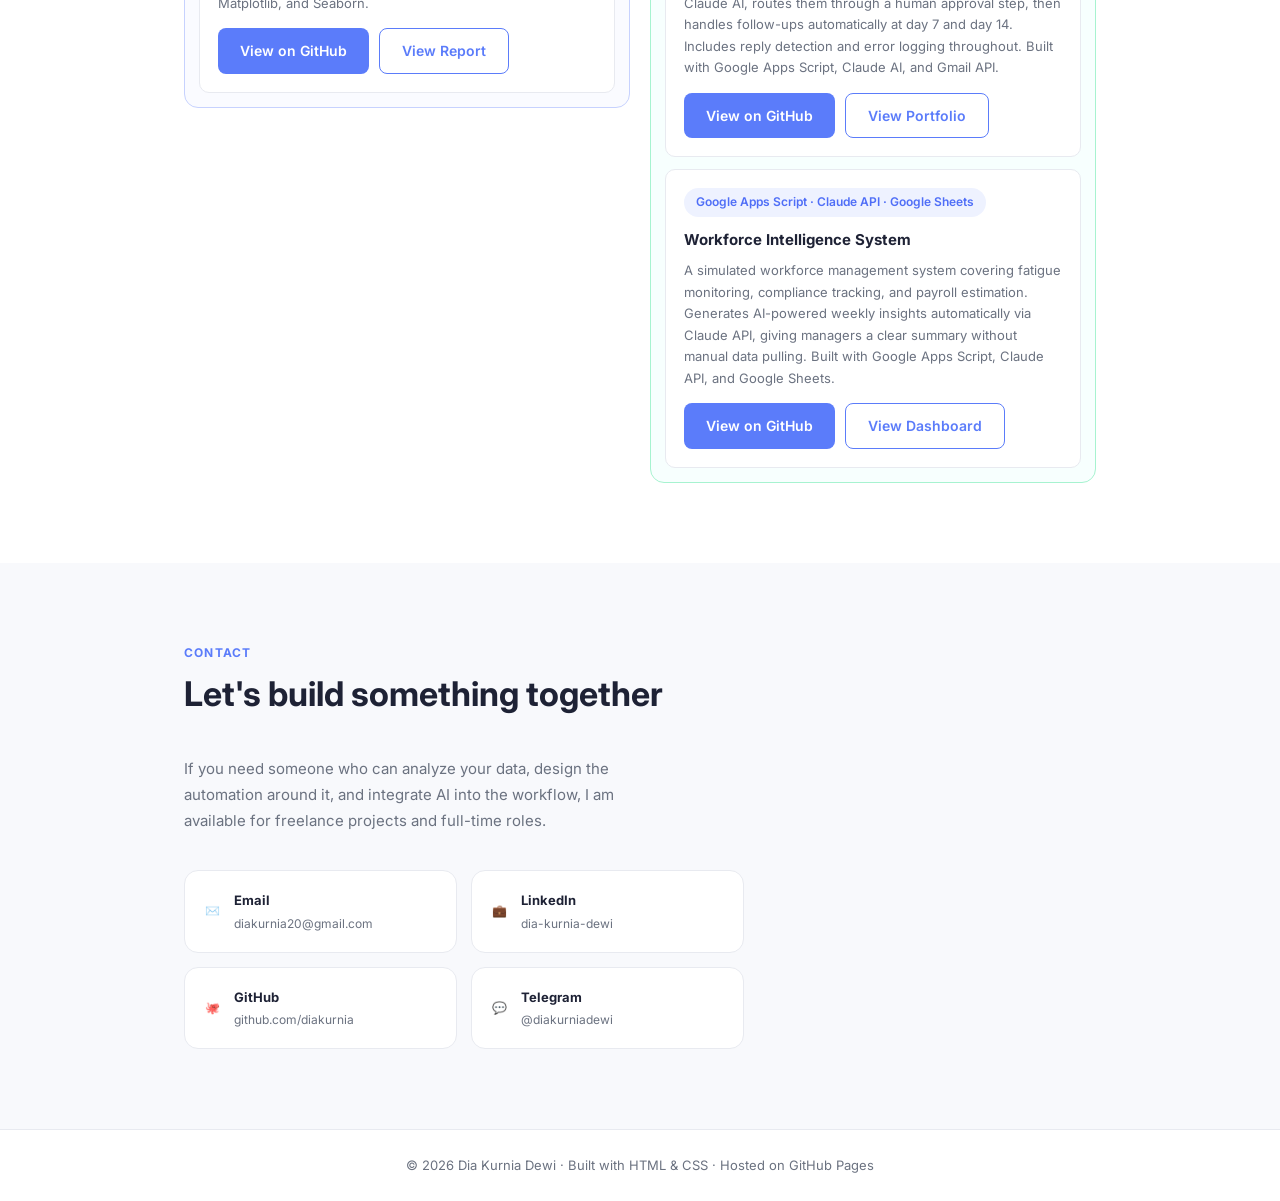
==== commit 3a005995: "feat: update portfolio copy and styling across all sections - Update hero headline, tagline, and sub" ====
--- a/index.html
+++ b/index.html
@@ -25,11 +25,10 @@
   <!-- HERO -->
   <section id="hero">
     <div class="hero-content">
-      <p class="hero-tag">Data · AI · Automation</p>
-      <h1>Turning data into decisions,<br>and decisions into <span class="accent">automated actions.</span></h1>
+      <p class="hero-tag">Data Analysis · AI Integration · Workflow Automation</p>
+      <h1>I help businesses stop doing manually<br>what a system can <span class="accent">handle automatically.</span></h1>
       <p class="hero-sub">
-        Data Analyst with 3+ years in SQL & Python, now building AI-powered workflow automations
-        that make insights act on themselves.
+        3+ years turning data into insights, now turning insights into automated actions.
       </p>
       <div class="hero-btns">
         <a href="#projects" class="btn-primary">View My Work</a>
@@ -51,22 +50,21 @@
   <section id="about">
     <div class="container">
       <div class="section-label">About Me</div>
-      <h2 class="section-title">From data analysis<br>to intelligent automation</h2>
+      <h2 class="section-title">From data analyst<br>to automation engineer</h2>
       <div class="about-grid">
         <div class="about-text">
           <p>
-            I started my career as a <strong>Data Analyst</strong> — spending 3+ years asking
-            <em>"what does this data mean?"</em> through SQL queries, Python scripts, and business dashboards.
+            I spent 3+ years as a data analyst working with SQL, Python, and business dashboards.
+            Good at finding insights. But I kept asking the same question: what happens after the insight?
           </p>
           <p>
-            That analytical foundation led me to a bigger question: <em>"What should happen next — automatically?"</em>
-            I began integrating AI and workflow automation into my work, building systems that don't just surface insights,
-            but act on them in real time.
+            So I started building the answer. Now I design AI-powered workflows using n8n, Claude API,
+            and Python that take data and turn it into automated, real-world actions — without anyone
+            having to manually follow up.
           </p>
           <p>
-            Today I sit at the intersection of <strong>data, AI, and automation</strong> — using n8n, Claude, and APIs
-            to build end-to-end intelligent workflows. I'm currently in transition, still working with data while
-            actively expanding into full automation engineering.
+            I work at the intersection of data, AI, and automation. Not just analysis, not just code,
+            but systems that actually run.
           </p>
         </div>
         <div class="about-journey">
@@ -75,7 +73,7 @@
             <div class="journey-content">
               <span class="journey-year">2021 – Now</span>
               <strong>Data Analyst</strong>
-              <p>SQL, Python, data pipelines, business reporting, ad-hoc analysis</p>
+              <p>SQL, Python, data pipelines, business reporting</p>
             </div>
           </div>
           <div class="journey-item">
@@ -83,15 +81,15 @@
             <div class="journey-content">
               <span class="journey-year">2026 – Now</span>
               <strong>AI & Automation Engineer</strong>
-              <p>n8n workflows, AI agents, Telegram bots, API integrations, production deployment</p>
+              <p>n8n, Claude API, AI agents, API integrations</p>
             </div>
           </div>
           <div class="journey-item">
             <div class="journey-dot future"></div>
             <div class="journey-content">
               <span class="journey-year">Next</span>
-              <strong>Full Stack Automation Engineer</strong>
-              <p>Data + AI + Automation — end to end</p>
+              <strong>AI Automation Engineer</strong>
+              <p>Combining data, AI, and automation end to end</p>
             </div>
           </div>
         </div>
@@ -109,33 +107,30 @@
           <div class="skill-icon">📊</div>
           <h3>Data Analysis</h3>
           <ul>
-            <li>SQL — querying, aggregation, joins</li>
-            <li>Python (Pandas, NumPy)</li>
-            <li>Data cleaning & normalization</li>
-            <li>Customer segmentation & reporting</li>
-            <li>Excel & data visualization</li>
+            <li>Query and analyze large datasets using SQL and Python</li>
+            <li>Clean, normalize, and segment customer data for reporting</li>
+            <li>Build business dashboards and visual reports from raw data</li>
+            <li>Tools: SQL, Python (Pandas, NumPy), Excel, Streamlit</li>
           </ul>
         </div>
         <div class="skill-card">
           <div class="skill-icon">⚡</div>
           <h3>Workflow Automation</h3>
           <ul>
-            <li>n8n — workflow design & architecture</li>
-            <li>Multi-trigger & conditional routing</li>
-            <li>Google Apps Script</li>
-            <li>Webhook & event-driven systems</li>
-            <li>Production deployment & monitoring</li>
+            <li>Design multi-step automation workflows from scratch</li>
+            <li>Build event-driven and webhook-based systems</li>
+            <li>Connect third-party apps and APIs into one unified workflow</li>
+            <li>Tools: n8n, Google Apps Script, Webhooks, REST APIs</li>
           </ul>
         </div>
         <div class="skill-card">
           <div class="skill-icon">🤖</div>
           <h3>AI Integration</h3>
           <ul>
-            <li>Anthropic Claude API</li>
-            <li>AI agent orchestration</li>
-            <li>Prompt engineering</li>
-            <li>LLM memory management</li>
-            <li>Telegram Bot API</li>
+            <li>Build AI agents that handle tasks without human intervention</li>
+            <li>Integrate LLMs into business workflows via API</li>
+            <li>Design prompt logic and manage AI memory across sessions</li>
+            <li>Tools: Claude API, n8n AI nodes, Supabase, Airtable</li>
           </ul>
         </div>
       </div>
@@ -162,8 +157,9 @@
               </div>
               <h3>Multi-Platform Marketing Analytics Dashboard</h3>
               <p class="project-desc">
-                multi-platform marketing analytics dashboard that aggregates paid advertising data from multiplatform into a single interactive interface. 
-                Built on a modern open-source stack — BigQuery, dbt Core, GitHub Actions, and Streamlit.
+                Marketing teams often struggle to get a single view of their ad performance across multiple platforms.
+                This project simulates that problem by building a unified analytics dashboard that pulls and normalizes
+                paid advertising data into one interactive interface. Built with BigQuery, dbt Core, GitHub Actions, and Streamlit.
               </p>
               <div class="project-links">
                 <a href="https://github.com/diakurnia/dataflow-live" target="_blank" class="btn-primary">View on GitHub</a>
@@ -176,8 +172,9 @@
               </div>
               <h3>Subscription Digital Analysis</h3>
               <p class="project-desc">
-                End-to-end analytics project covering multi-source data reconciliation, customer segmentation,
-                revenue analysis, and 6-sheet Excel report output.
+                A simulated end-to-end analytics case study on a digital subscription business. Covers
+                multi-source data reconciliation, customer segmentation by behavior, and revenue trend
+                analysis, with a structured 6-sheet Excel report as the final output. Built with Python and Pandas.
               </p>
               <div class="project-links">
                 <a href="https://github.com/diakurnia/subscription-analysis" target="_blank" class="btn-primary">View on GitHub</a>
@@ -190,8 +187,9 @@
               </div>
               <h3>Health Insurance Claims Analysis</h3>
               <p class="project-desc">
-                Analysis of claim rejection patterns, billing trends, and complaint risk scoring
-                from ~55,500 patient records, with 12 visualizations and a comprehensive PDF report.
+                A data analysis case study using 55,500 simulated patient records to identify claim rejection
+                patterns, billing anomalies, and complaint risk scores. Delivered as a comprehensive report
+                with 12 visualizations. Built with Python, Pandas, Matplotlib, and Seaborn.
               </p>
               <div class="project-links">
                 <a href="https://github.com/diakurnia/health-insurance-claims-analysis" target="_blank" class="btn-primary">View on GitHub</a>
@@ -213,9 +211,10 @@
               </div>
               <h3>AI Revenue Automation (Modular Construction)</h3>
               <p class="project-desc">
-                4-agent AI stack for a NZ construction company — scores leads in &lt;2 min, auto-drafts
-                proposals via RAG, runs daily post-sales ops and PM briefings across Airtable.
-                Humans approve via Telegram before any client contact.
+                A concept project simulating an AI automation system for a modular construction business.
+                Built a 4-agent stack that scores incoming leads in under 2 minutes, auto-drafts proposals
+                using RAG, and runs daily post-sales operations across Airtable. Human approval via Telegram
+                is required before any client-facing action is taken. Built with n8n, Claude AI, Supabase, and Airtable.
               </p>
               <div class="project-links">
                 <a href="https://github.com/diakurnia/n8n-claude-agents" target="_blank" class="btn-primary">View on GitHub</a>
@@ -229,8 +228,10 @@
               </div>
               <h3>Wellness Coach Buddy</h3>
               <p class="project-desc">
-                AI wellness coach built on Telegram with 30 nodes, 3 Claude agents, proactive morning &amp;
-                evening check-ins, running in live production.
+                A fully functional AI wellness coach on Telegram that proactively checks in with users every
+                morning and evening. Built with 3 coordinated Claude agents handling conversation, memory,
+                and scheduling, with zero manual intervention needed after setup.
+                Built with n8n, Claude AI, and Telegram Bot API.
               </p>
               <div class="project-links">
                 <a href="https://github.com/diakurnia/wellness-coach-buddy" target="_blank" class="btn-primary">View on GitHub</a>
@@ -243,8 +244,10 @@
               </div>
               <h3>Partnership Outreach Automation</h3>
               <p class="project-desc">
-                End-to-end email outreach automation with AI-generated emails, human approval step,
-                automated follow-ups at day 7 and day 14, reply detection, and error logging.
+                A concept project for automating partnership outreach end to end. The system generates
+                personalized emails using Claude AI, routes them through a human approval step, then
+                handles follow-ups automatically at day 7 and day 14. Includes reply detection and
+                error logging throughout. Built with Google Apps Script, Claude AI, and Gmail API.
               </p>
               <div class="project-links">
                 <a href="https://github.com/diakurnia/partnership-outreach-automation" target="_blank" class="btn-primary">View on GitHub</a>
@@ -257,8 +260,10 @@
               </div>
               <h3>Workforce Intelligence System</h3>
               <p class="project-desc">
-                Automated workforce management platform handling fatigue monitoring, compliance tracking,
-                payroll estimation, and AI-powered weekly insights via Claude API.
+                A simulated workforce management system covering fatigue monitoring, compliance tracking,
+                and payroll estimation. Generates AI-powered weekly insights automatically via Claude API,
+                giving managers a clear summary without manual data pulling.
+                Built with Google Apps Script, Claude API, and Google Sheets.
               </p>
               <div class="project-links">
                 <a href="https://github.com/diakurnia/workforce-intelligence-system" target="_blank" class="btn-primary">View on GitHub</a>
@@ -276,10 +281,10 @@
   <section id="contact">
     <div class="container">
       <div class="section-label">Contact</div>
-      <h2 class="section-title">Let's work together</h2>
+      <h2 class="section-title">Let's build something together</h2>
       <p class="contact-sub">
-        I'm open to opportunities in data analytics, workflow automation, AI integration,
-        and anything that sits at the intersection of all three.
+        If you need someone who can analyze your data, design the automation around it,
+        and integrate AI into the workflow, I am available for freelance projects and full-time roles.
       </p>
       <div class="contact-links">
         <a href="mailto:diakurnia20@gmail.com" class="contact-card">
--- a/style.css
+++ b/style.css
@@ -143,9 +143,9 @@
 }
 
 .hero-content h1 {
-  font-size: clamp(28px, 4vw, 42px);
-  font-weight: 700;
-  line-height: 1.25;
+  font-size: clamp(20px, 2vw, 28px);
+  font-weight: 700;
+  line-height: 1.3;
   margin-bottom: 20px;
   color: var(--text);
 }
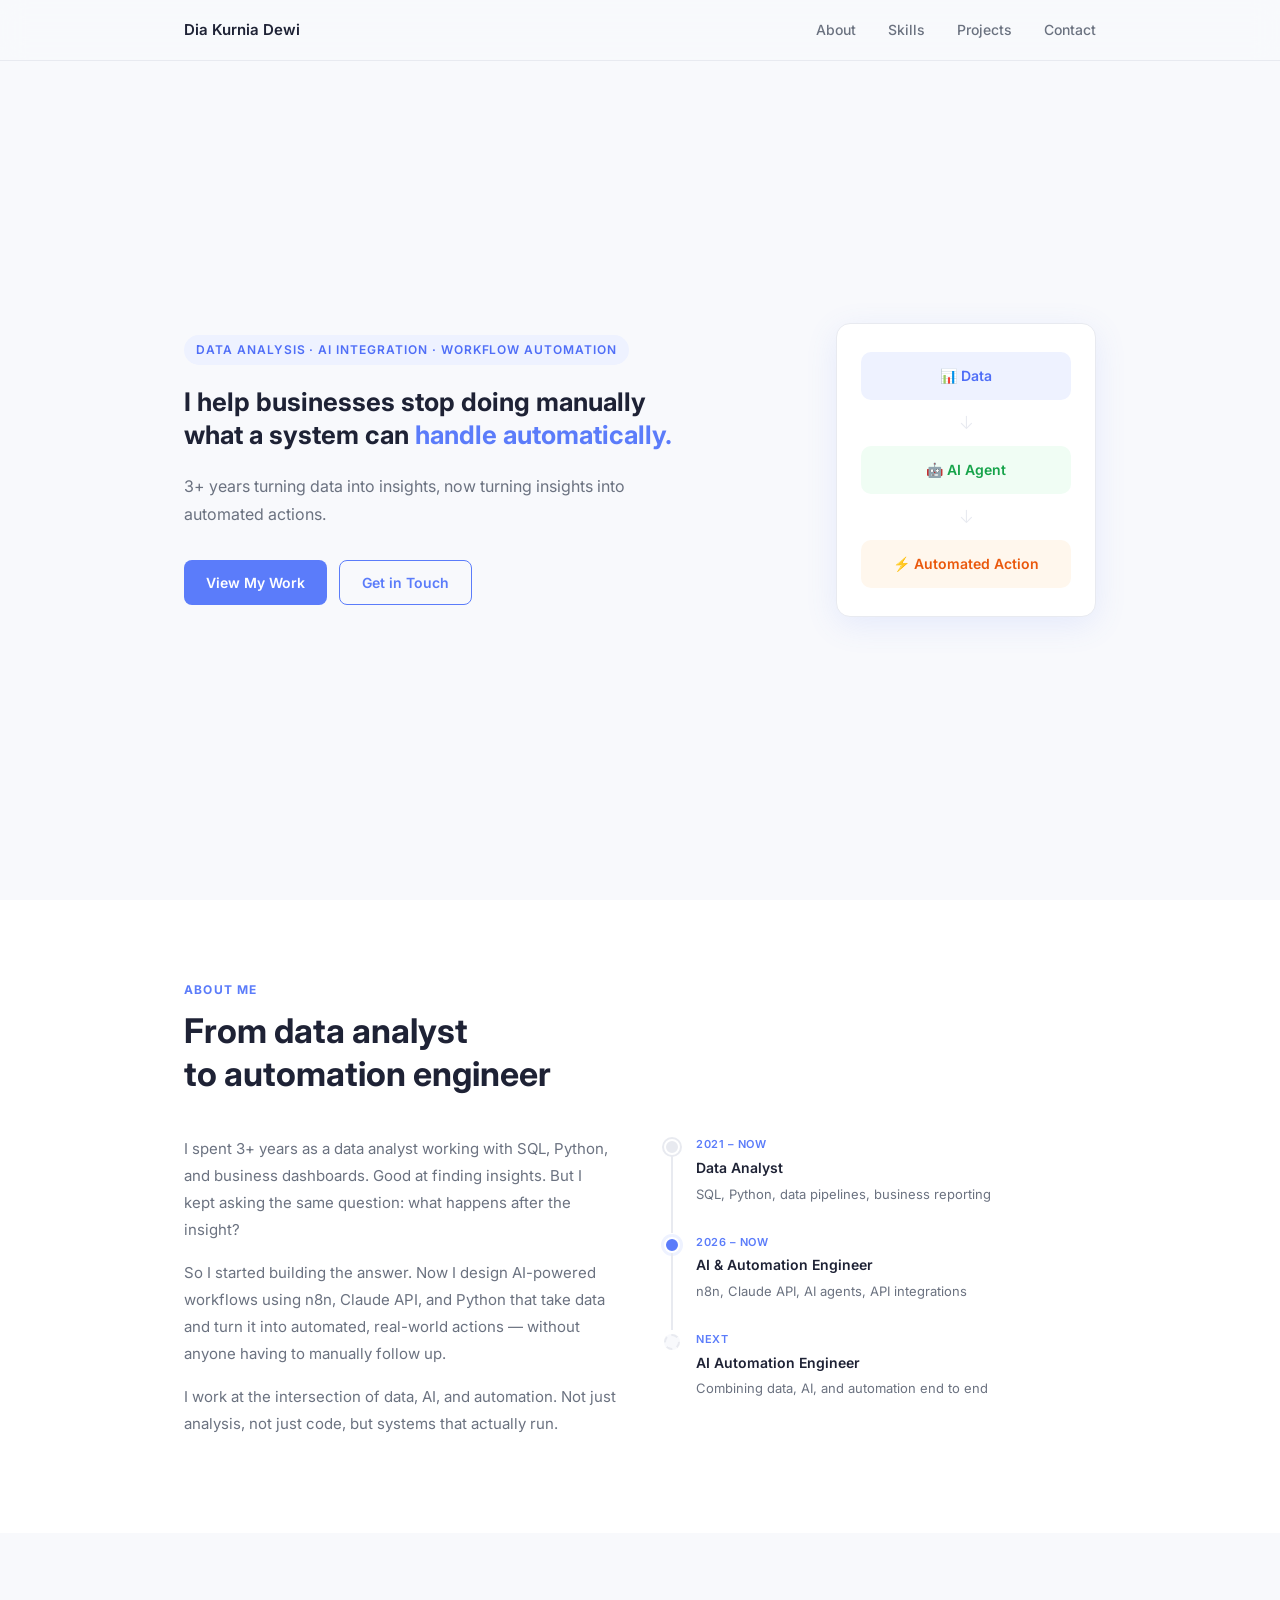
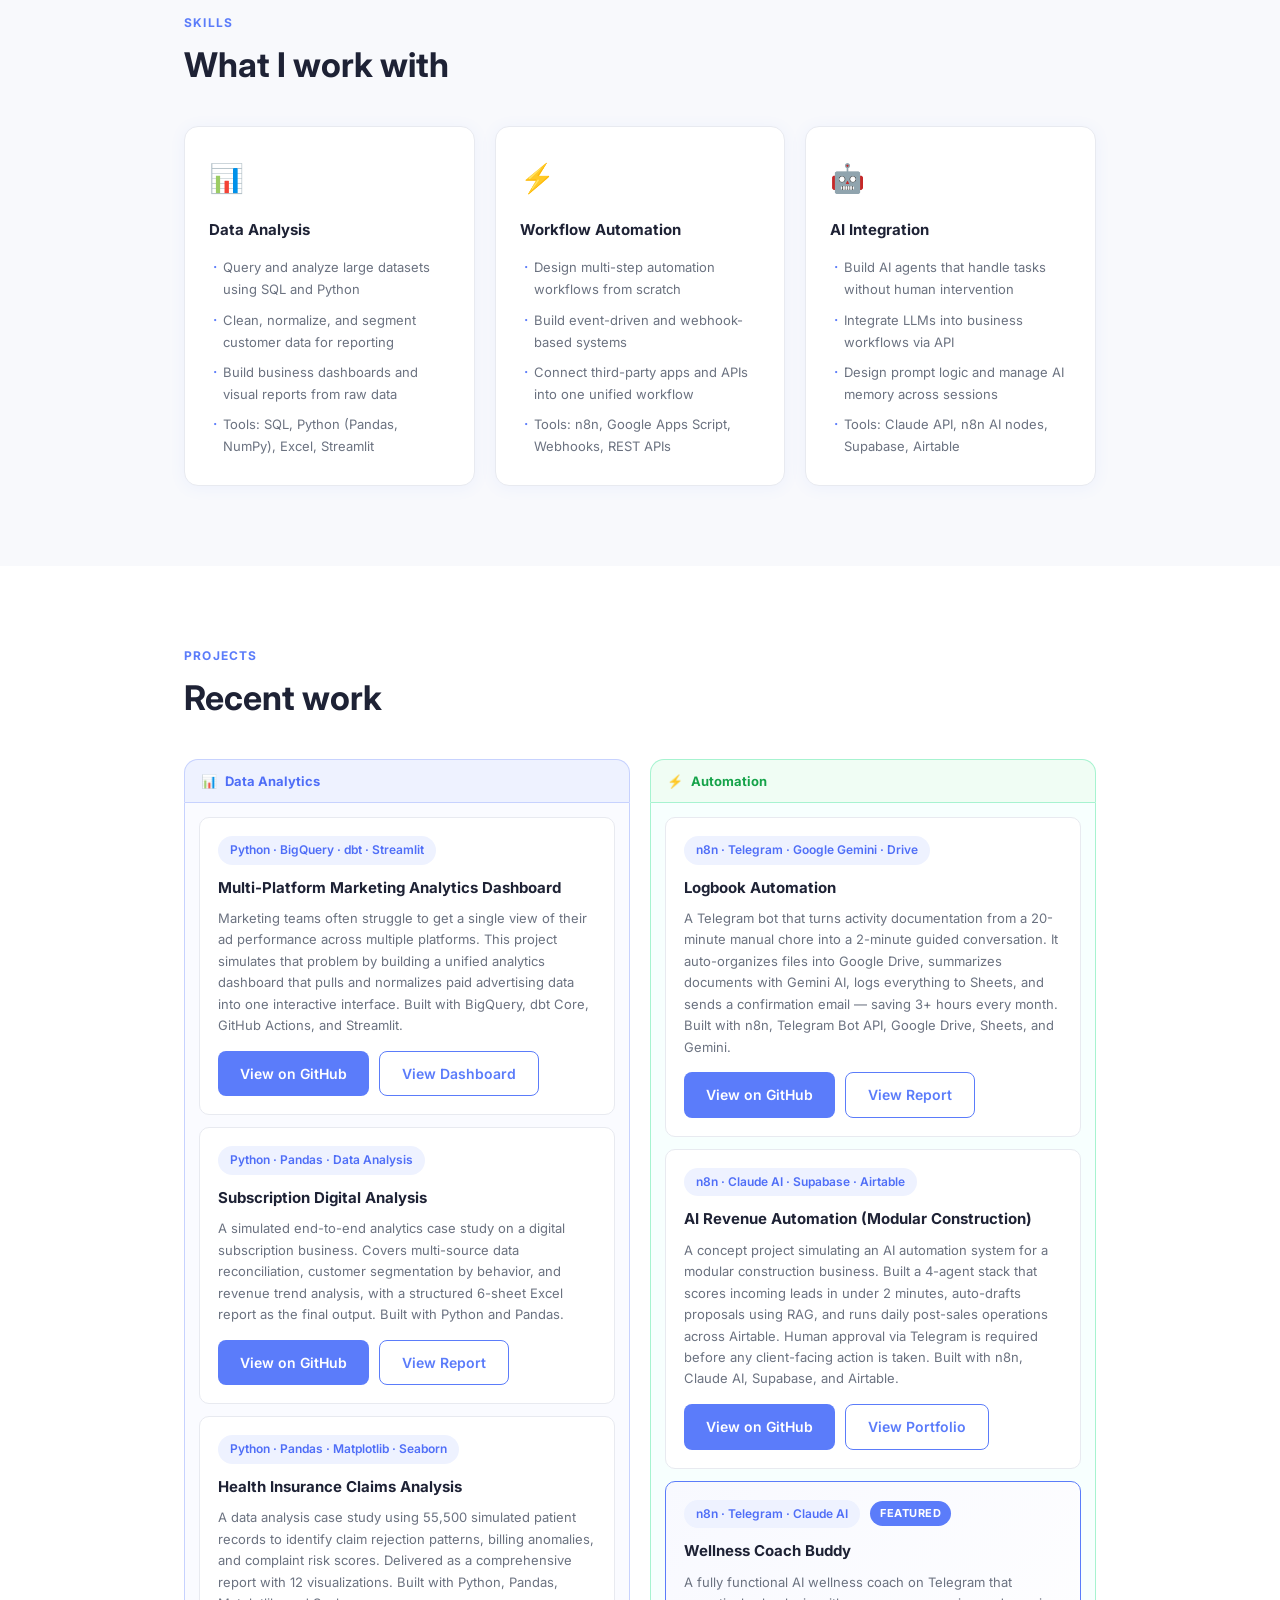
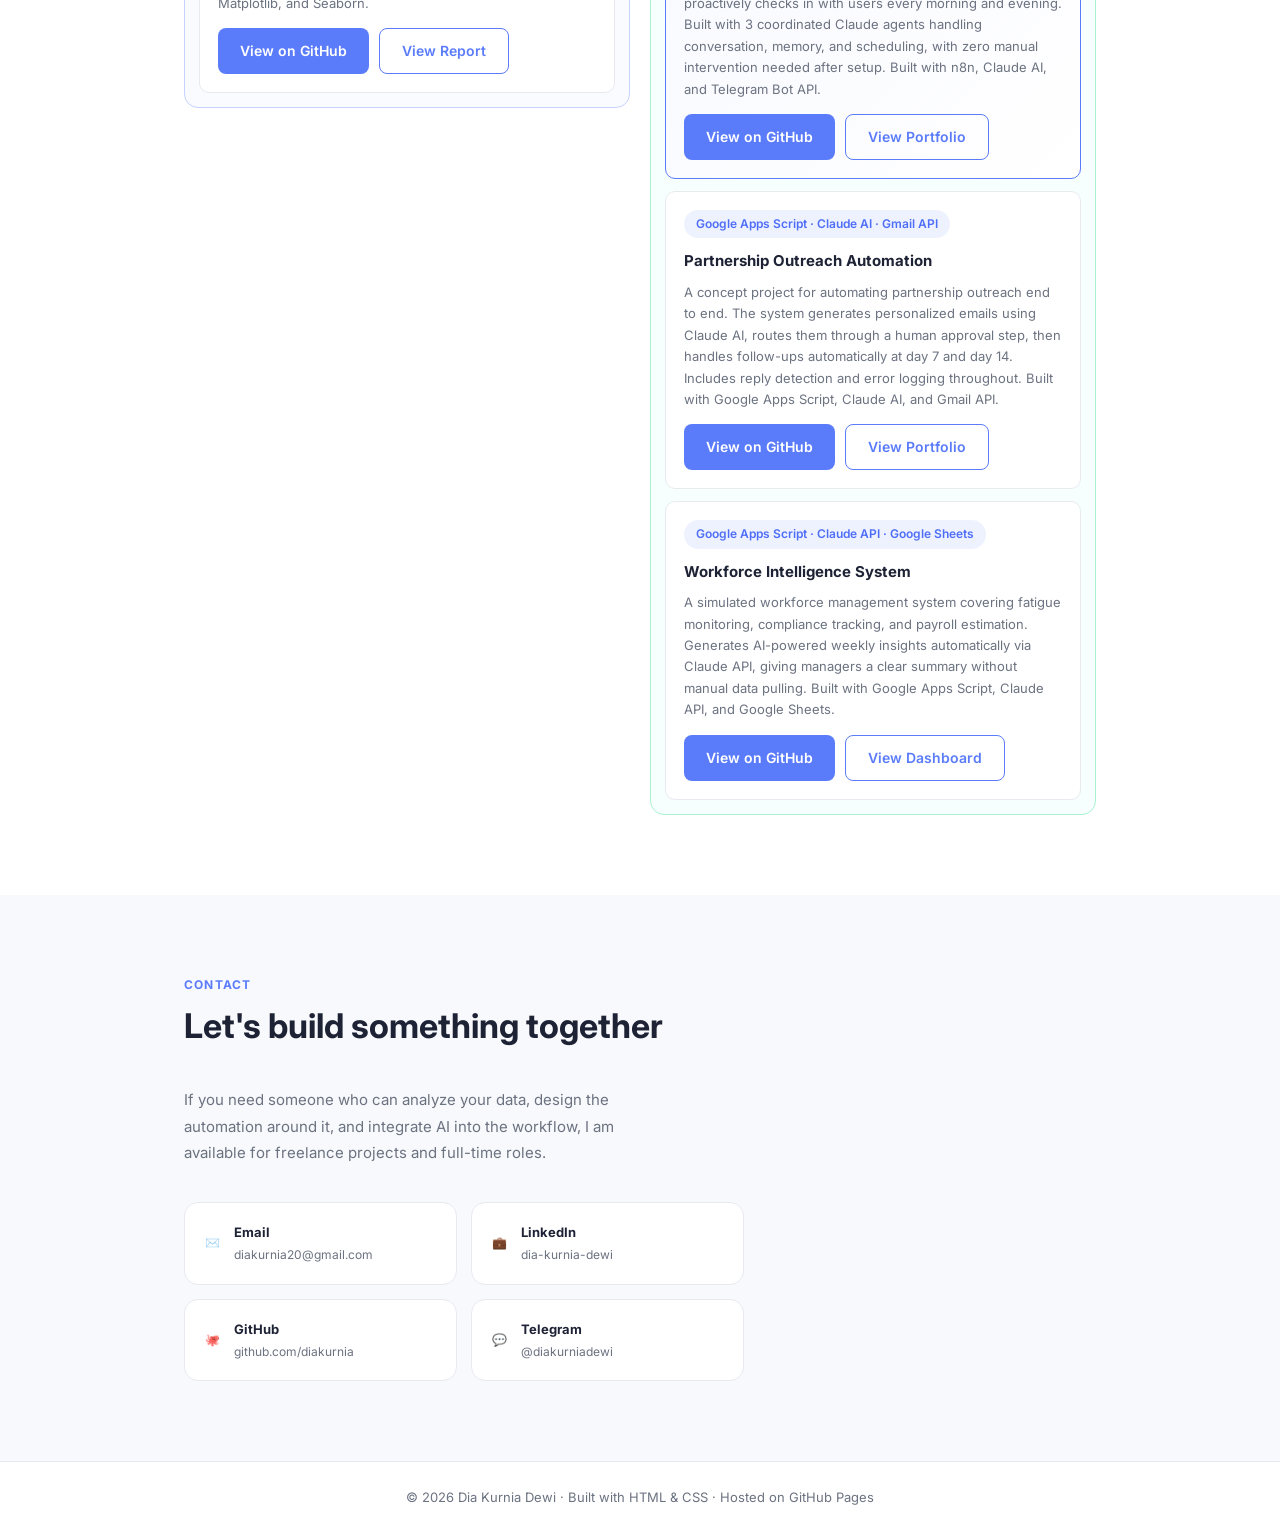
==== commit e796983d: "feat: add Logbook Automation project to portfolio - Add project card to top of Automation column wit" ====
--- a/index.html
+++ b/index.html
@@ -207,6 +207,22 @@
           <div class="project-col-body automation">
             <div class="project-card-compact">
               <div class="project-meta">
+                <span class="project-tag">n8n · Telegram · Google Gemini · Drive</span>
+              </div>
+              <h3>Logbook Automation</h3>
+              <p class="project-desc">
+                A Telegram bot that turns activity documentation from a 20-minute manual chore into a
+                2-minute guided conversation. It auto-organizes files into Google Drive, summarizes
+                documents with Gemini AI, logs everything to Sheets, and sends a confirmation email —
+                saving 3+ hours every month. Built with n8n, Telegram Bot API, Google Drive, Sheets, and Gemini.
+              </p>
+              <div class="project-links">
+                <a href="https://github.com/diakurnia/logbook-automation" target="_blank" class="btn-primary">View on GitHub</a>
+                <a href="https://diakurnia.github.io/logbook-automation-portfolio.html" target="_blank" class="btn-outline">View Report</a>
+              </div>
+            </div>
+            <div class="project-card-compact">
+              <div class="project-meta">
                 <span class="project-tag">n8n · Claude AI · Supabase · Airtable</span>
               </div>
               <h3>AI Revenue Automation (Modular Construction)</h3>
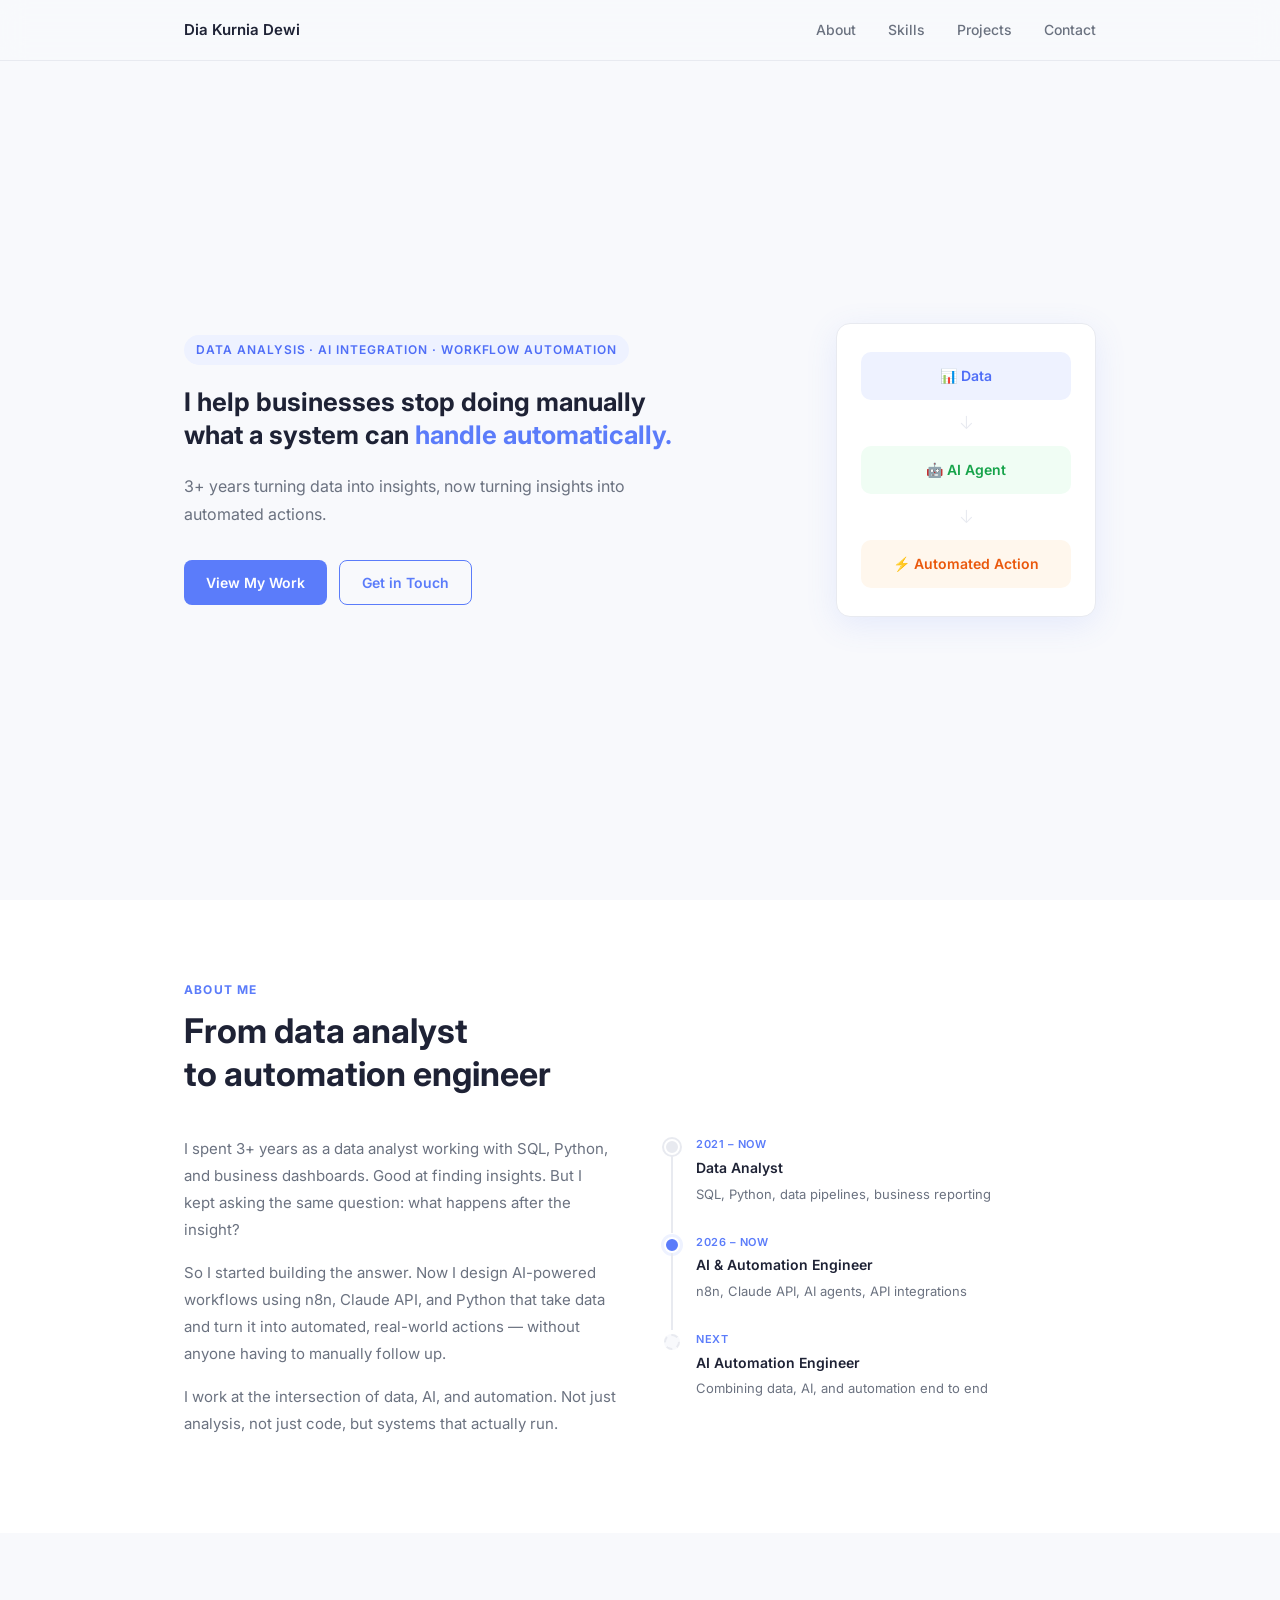
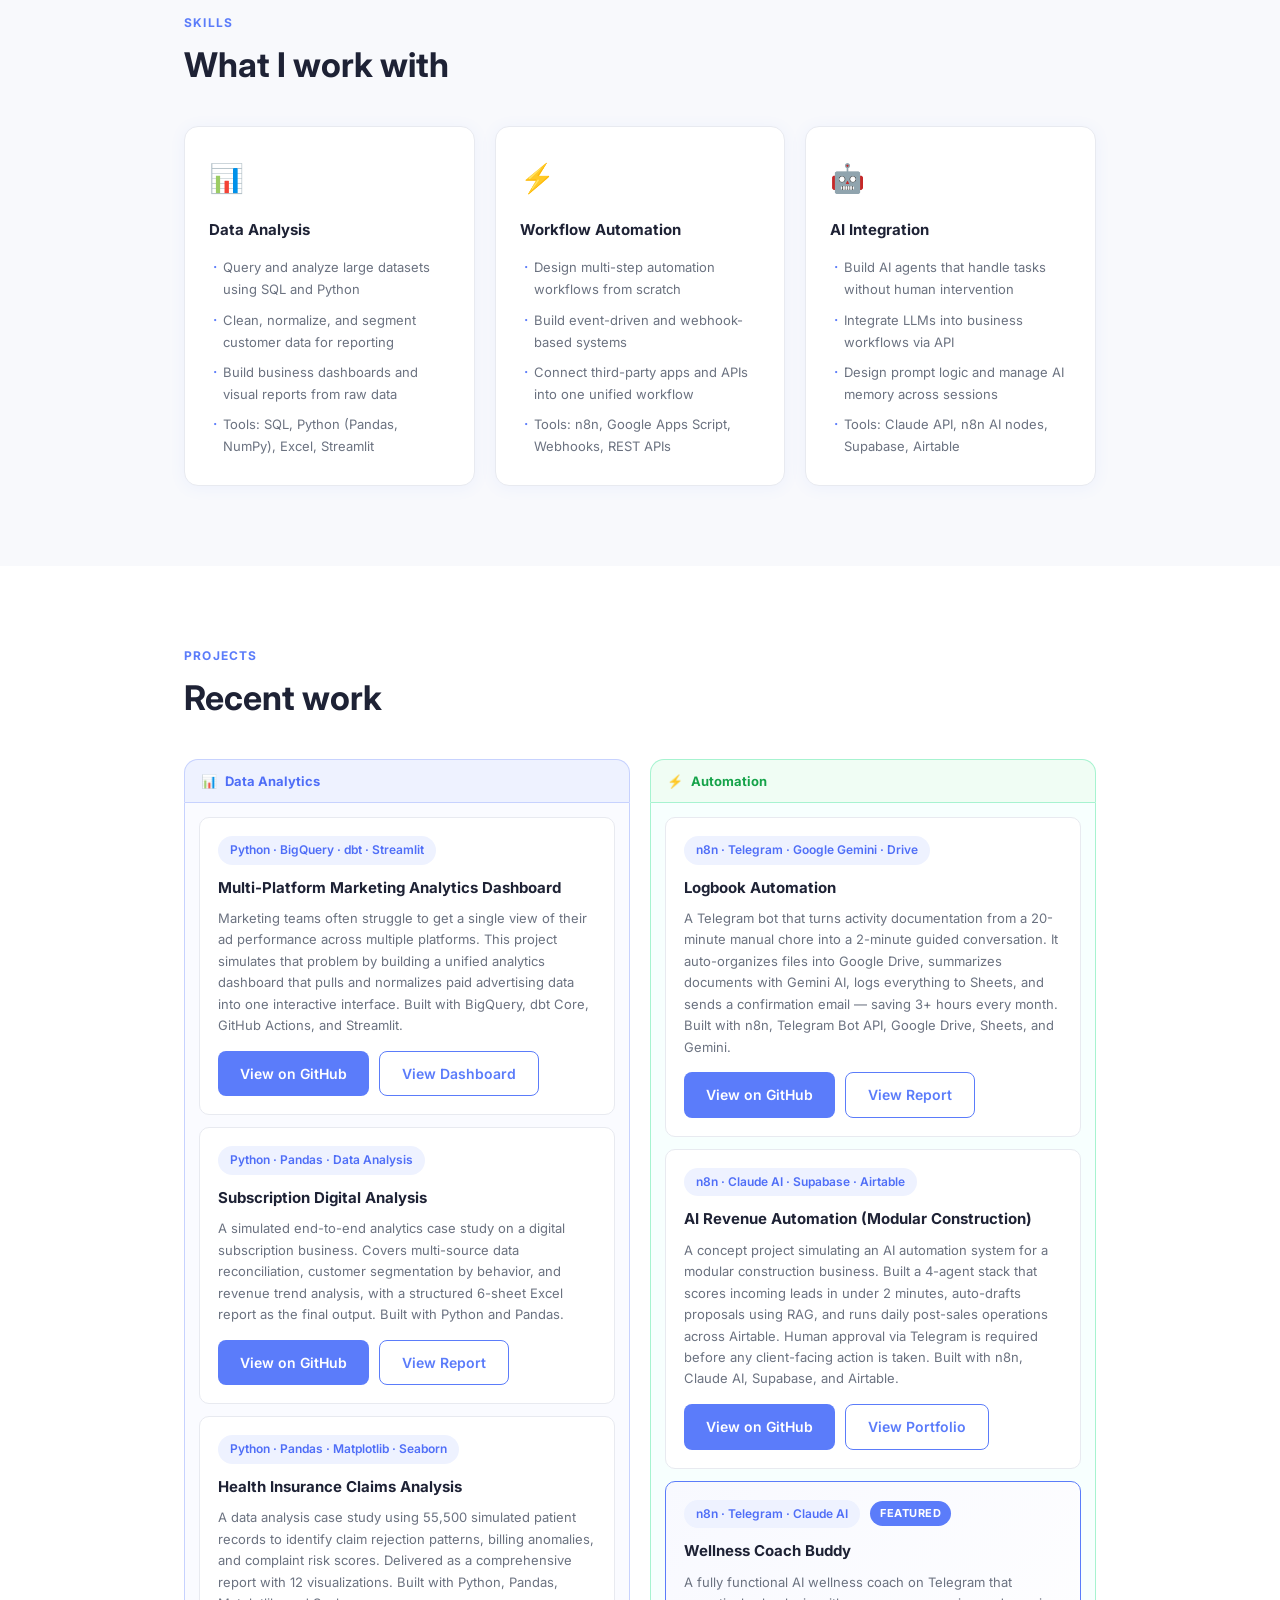
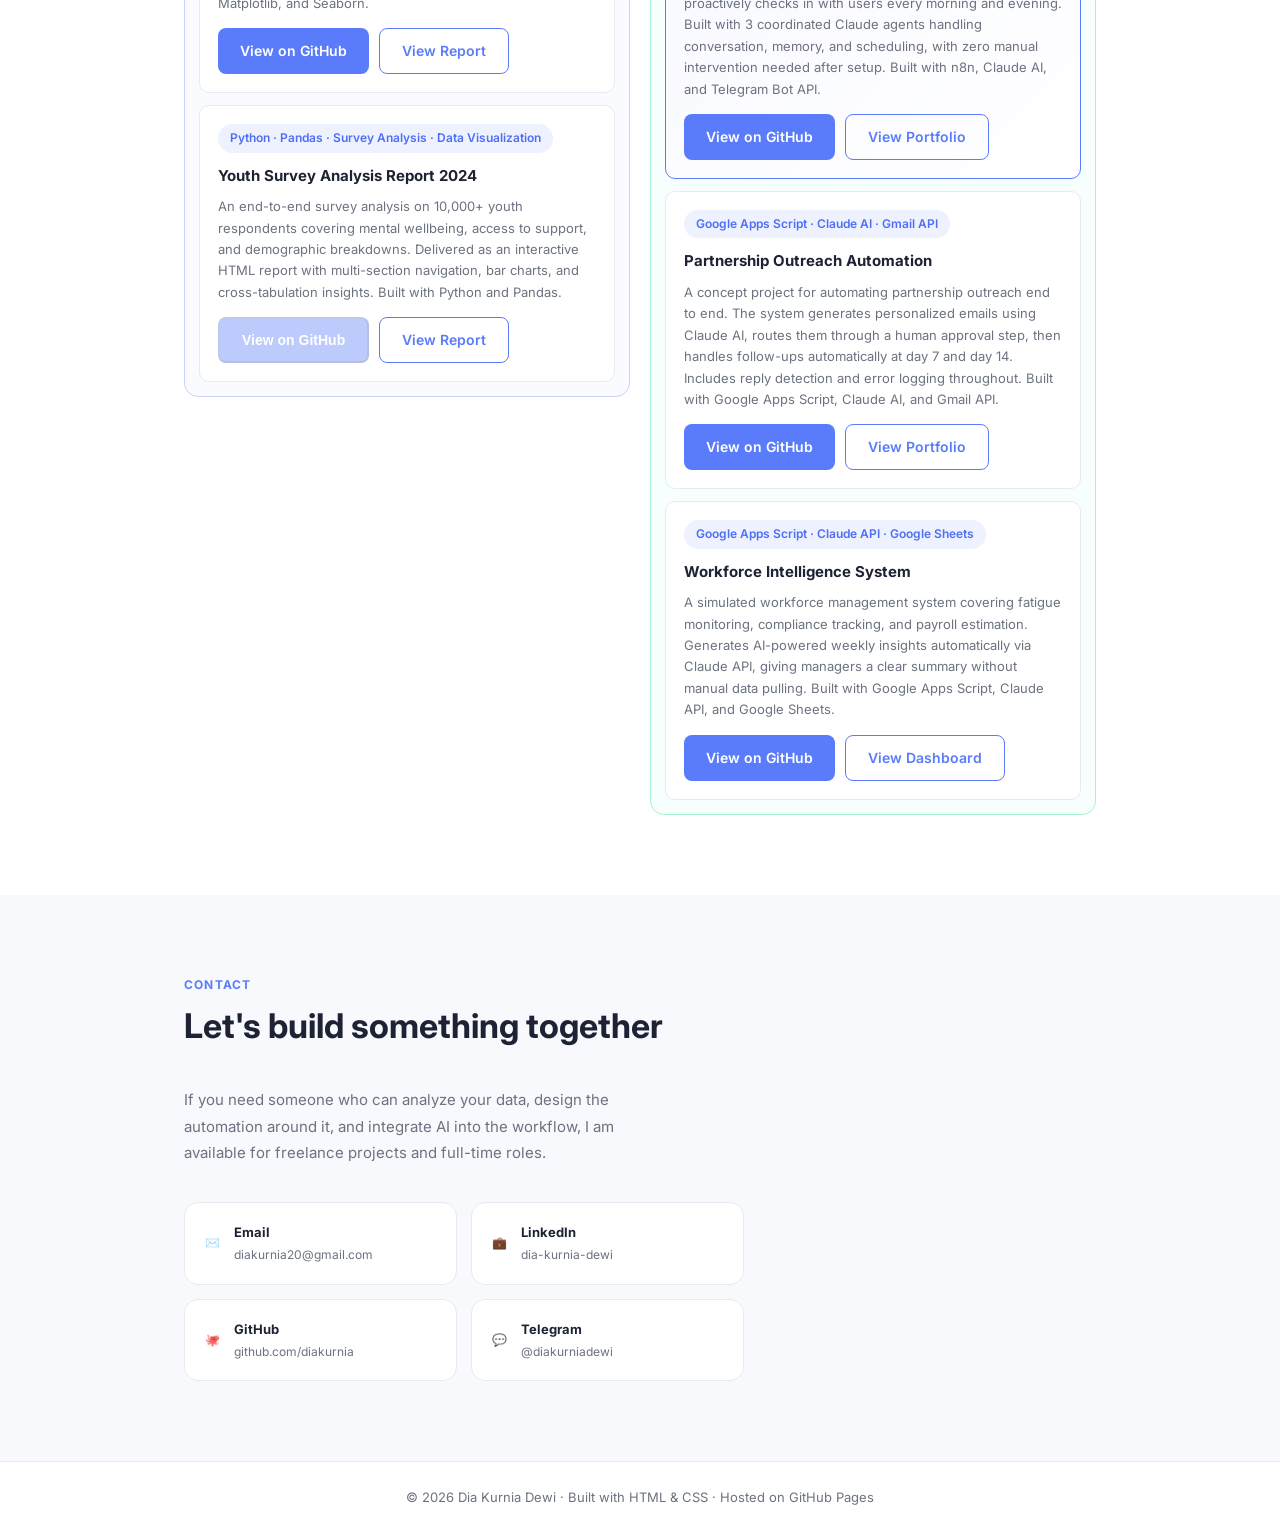
==== commit b8a698c9: "feat: add Youth Survey Analysis portfolio card and report description Co-Authored-By: Claude Sonnet " ====
--- a/index.html
+++ b/index.html
@@ -196,6 +196,21 @@
                 <a href="https://diakurnia.github.io/health-insurance-portfolio.html" target="_blank" class="btn-outline">View Report</a>
               </div>
             </div>
+            <div class="project-card-compact">
+              <div class="project-meta">
+                <span class="project-tag">Python · Pandas · Survey Analysis · Data Visualization</span>
+              </div>
+              <h3>Youth Survey Analysis Report 2024</h3>
+              <p class="project-desc">
+                An end-to-end survey analysis on 10,000+ youth respondents covering mental wellbeing,
+                access to support, and demographic breakdowns. Delivered as an interactive HTML report
+                with multi-section navigation, bar charts, and cross-tabulation insights. Built with Python and Pandas.
+              </p>
+              <div class="project-links">
+                <button class="btn-primary" disabled style="opacity:0.4;cursor:not-allowed;">View on GitHub</button>
+                <a href="https://diakurnia.github.io/survey_report_sample.html" target="_blank" class="btn-outline">View Report</a>
+              </div>
+            </div>
           </div>
         </div>
 
